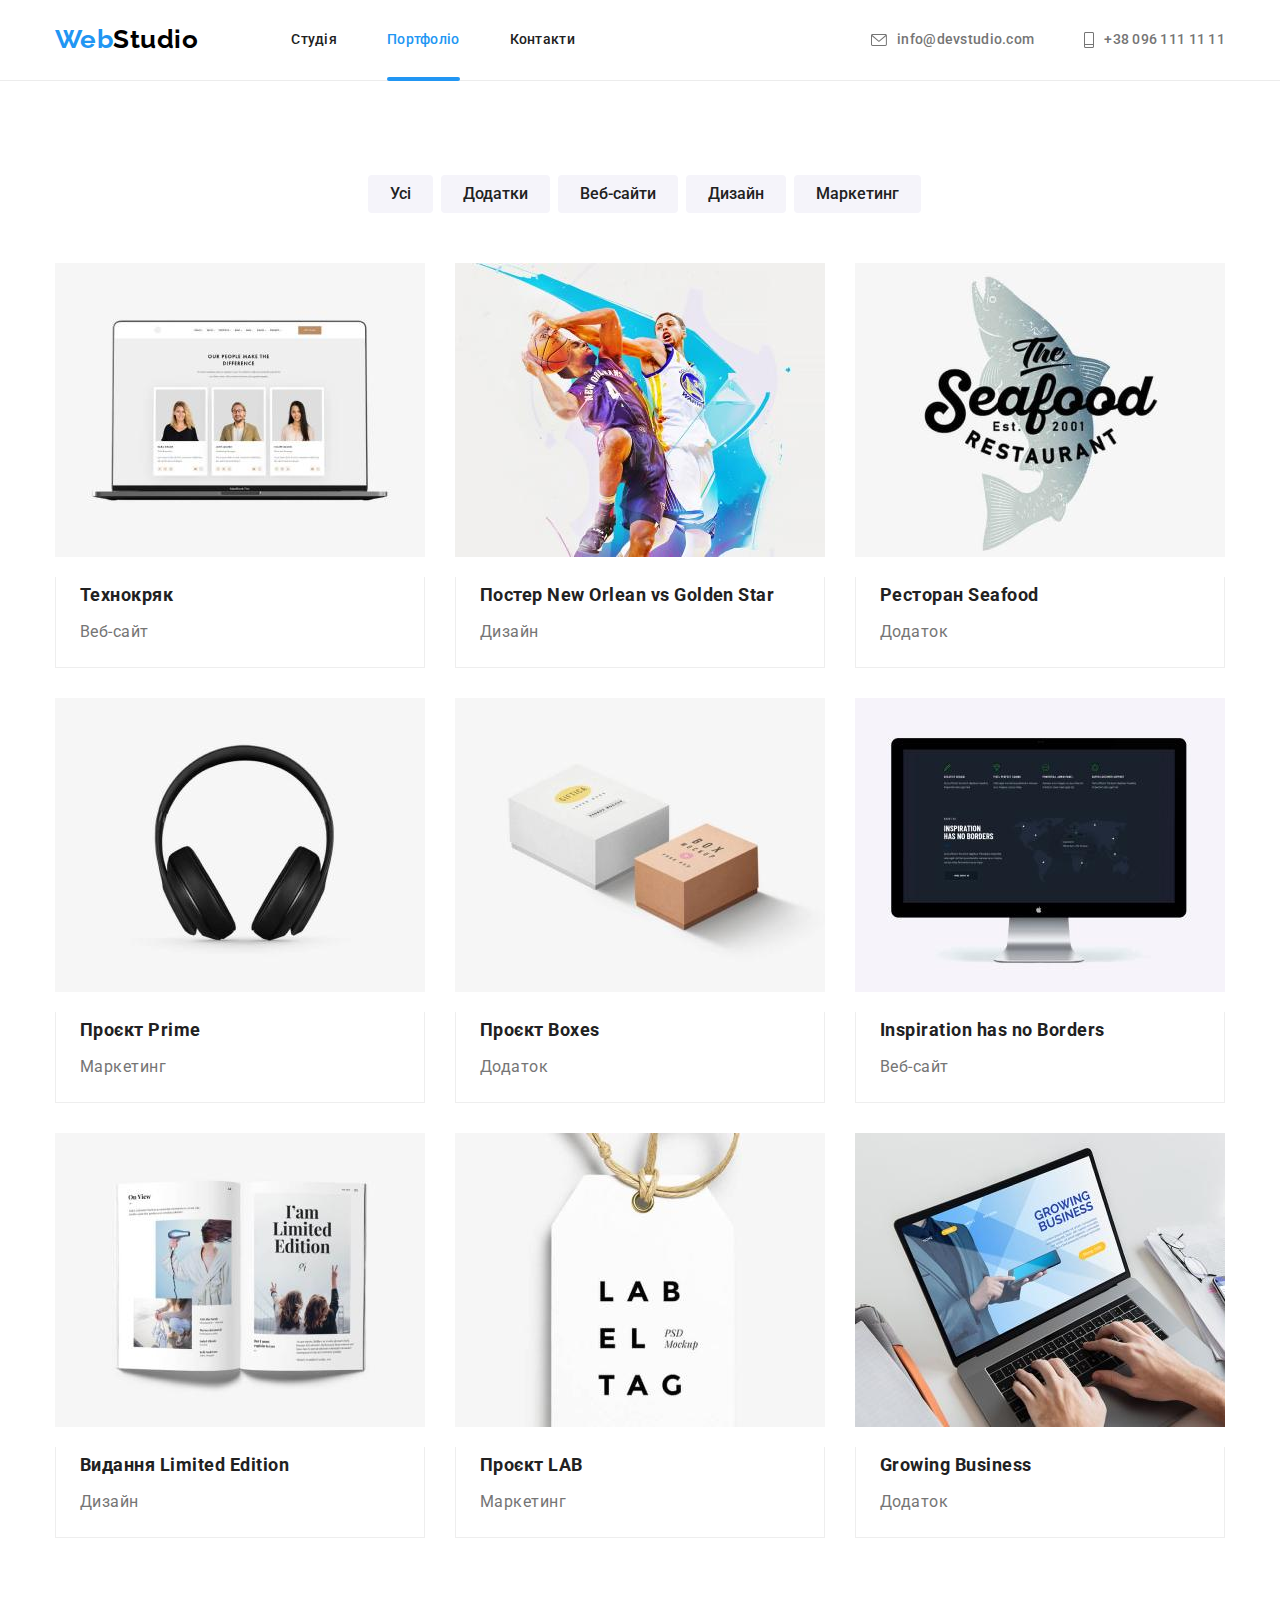
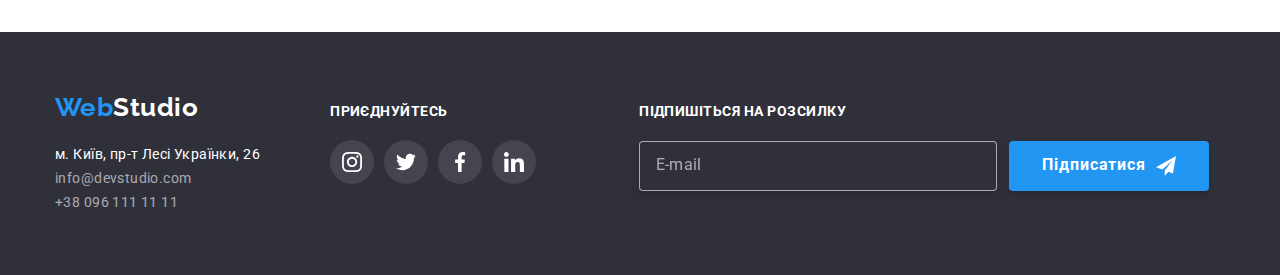
==== portfolio.html @ cd9a9d76 "Add files via upload" ====
<!DOCTYPE html>
<html lang="uk">
<head><meta charset="UTF-8">
    <meta http-equiv="X-UA-Compatible" content="IE=edge">
    <meta name="viewport" content="width=device-width, initial-scale=1.0">
    <title>Document</title>
    <link rel="preconnect" href="https://fonts.googleapis.com">
    <link rel="preconnect" href="https://fonts.gstatic.com" crossorigin>
    <link href="https://fonts.googleapis.com/css2?family=Oleo+Script&family=Raleway:wght@700&family=Roboto:wght@400;500;700;900&display=swap" rel="stylesheet">
    <link rel="stylesheet" href="https://cdnjs.cloudflare.com/ajax/libs/modern-normalize/1.1.0/modern-normalize.min.css">
    <link rel="stylesheet" href="./css/styles.css">
</head>
<body class="body">
    <header class="header">
        <div class="container main-nav">
         <nav class="nav"> 
             <a href="./index.html" lang="en" class="logo"><span class="logo-web">Web</span><span class="logo-studio primary">Studio</span></a>
              <ul class="site-nav list">
                <li class="item"><a href="./index.html" class="link ">Студія</a></li>
                <li class="item"> <a href="./portfolio.html" class="link current">Портфоліо</a></li>
                <li class="item"> <a href="" class="link">Контакти</a></li>
              </ul>
             </nav>
             <ul class="contact-nav list ">
                 <li class="item">
                     <a href="mailto:info@devstudio.com" class="link">
                        <svg class="email-svg " width="16px" height="12px">
                            <use href="./images/icons.svg#icon-envelope-1"></use>
                          </svg>
                        info@devstudio.com</a>
                    </li>
                 <li class="item"> 
                    
                    <a class="link" href="tel:+380961111111" >
                       <svg class="email-svg"width="10px" height="16px">
                            <use class="svg-tel"href="./images/icons.svg#icon-tel-1"></use>
                          </svg>
                          +38 096 111 11 11 </a>
                </li>
             </ul>
            
         </div>
    </header>
    <main>
        <section class="section">
            <!--Фільтр-->
            <div class="container">
            <h1 hidden class="section-title">Меню</h1>
            <ul class="button-list">
                <li> <button type="button" class="button secondary">Усі</button></li>
                <li> <button type="button" class="button secondary">Додатки</button></li>
                <li> <button type="button" class="button secondary">Веб-сайти</button></li>
                <li> <button type="button" class="button secondary">Дизайн</button></li>
                <li> <button type="button" class="button secondary">Маркетинг</button></li>
            </ul>
            </div>
            <!--Основна секція-->
            <div class="container">
                <div class="flex-container">
                  <ul class="feature-list pic-set">
                  <li class="pic-item portfolio">
                <a href="" class="link-card"> 
                   <div class="portfolio-card"> 
                  <img
                    src="images/img (9).jpg"
                    alt="Фото ноутбука з головною сторінкою сайту "
                    width="370"
                    height="294"
                    >
                    <div class="portfolio-overlay">
                      <p class="description-card">Ресурс пропонує комплексні пропозиції з різним рівнем функціоналу та сервісів. Все це дозволить відвідувачу отримати вичерпні відомості про компанію чи приватну особу.</p>
                    </div>
                  </div>
                    <div class="portfolio-name">
                    <h2 class="portfolio-titles">Технокряк</h2>
                    <p class="text">Веб-сайт</p>
                    </div>
                </a>
                 </li>
            <li class="pic-item portfolio">
                <a href="" class="link-card">
                  <div class="portfolio-card"> 
                    <img
                    src="images/img (1) (1).jpg"
                    alt="Фото постера"
                    width="370"
                    height="294"
                    >
                    <div class="portfolio-overlay">
                      <p class="description-card">Ресурс пропонує комплексні пропозиції з різним рівнем функціоналу та сервісів. Все це дозволить відвідувачу отримати вичерпні відомості про компанію чи приватну особу.</p>
                    </div>
                  </div>
                     <div class="portfolio-name">
                    <h2 class="portfolio-titles">Постер New Orlean vs Golden Star</h2>
                    <p class="text">Дизайн</p>
                    </div>
                    
                </a>
             </li>
            <li class="pic-item portfolio">
                <a href="" class="link-card">
                  <div class="portfolio-card"> 
                    <img
                    src="images/img (2) (1).jpg"
                    alt="Фото логотипу ресторану "
                    width="370"
                    height="294"
                    >
                    <div class="portfolio-overlay">
                      <p class="description-card">Ресурс пропонує комплексні пропозиції з різним рівнем функціоналу та сервісів. Все це дозволить відвідувачу отримати вичерпні відомості про компанію чи приватну особу.</p>
                    </div>
                    </div>
                     <div class="portfolio-name">
                    <h2 class="portfolio-titles">Ресторан Seafood</h2>
                    <p class="text">Додаток</p>
                    </div>
                   
                 </a>
               
            </li>
            <li class="pic-item portfolio">
                <a href="" class="link-card">
                  <div class="portfolio-card"> 
                  <img
                    src="images/img (3) (1).jpg"
                    alt="Фото навушники "
                    width="370"
                    height="294"
                    >
                    <div class="portfolio-overlay">
                      <p class="description-card">Ресурс пропонує комплексні пропозиції з різним рівнем функціоналу та сервісів. Все це дозволить відвідувачу отримати вичерпні відомості про компанію чи приватну особу.</p>
                    </div>
                    </div> 
                     <div class="portfolio-name">
                    <h2 class="portfolio-titles">Проєкт Prime</h2>
                    <p class="text">Маркетинг</p>
                    </div>
                  
                </a>
            </li>
            <li class="pic-item portfolio">
                <a href="" class="link-card">
                  <div class="portfolio-card"> 
                    <img
                    src="images/img (4) (1).jpg"
                    alt="Фото коробок "
                    width="370"
                    height="294"
                    >
                    <div class="portfolio-overlay">
                      <p class="description-card">Ресурс пропонує комплексні пропозиції з різним рівнем функціоналу та сервісів. Все це дозволить відвідувачу отримати вичерпні відомості про компанію чи приватну особу.</p>
                    </div> 
                  </div>
                     <div class="portfolio-name">
                    <h2 class="portfolio-titles">Проєкт Boxes</h2>
                    <p class="text">Додаток</p>
                    </div>
                  
                </a>
               </li>
             <li class="pic-item portfolio">
             <a href="" class="link-card">
              <div class="portfolio-card"> 
               <img
                src="images/img (5) (1).jpg"
                alt="Фото монітору комп'ютера "
                width="370"
                height="294"
                >
                <div class="portfolio-overlay">
                  <p class="description-card">Ресурс пропонує комплексні пропозиції з різним рівнем функціоналу та сервісів. Все це дозволить відвідувачу отримати вичерпні відомості про компанію чи приватну особу.</p>
                </div> 
              </div>
                 <div class="portfolio-name">
                <h2 class="portfolio-titles">Inspiration has no Borders</h2>
                 <p class="text">Веб-сайт</p>
                 </div>
                </a>
               </li>
            <li class="pic-item portfolio">
                <a href="" class="link-card">
                 <div class="portfolio-card"> 
                    <img
                    src="images/img (6) (1).jpg"
                    alt="Фото розгорнутого журналу"
                    width="370"
                    height="294"
                    >
                    <div class="portfolio-overlay">
                      <p class="description-card">Ресурс пропонує комплексні пропозиції з різним рівнем функціоналу та сервісів. Все це дозволить відвідувачу отримати вичерпні відомості про компанію чи приватну особу.</p>
                    </div> 
                  </div>
                     <div class="portfolio-name">
                    <h2 class="portfolio-titles">Видання Limited Edition</h2>
                    <p class="text">Дизайн</p>
                    </div>
                  
                </a>
               </li>
            <li class="pic-item portfolio">
                <a href="" class="link-card">
              <div class="portfolio-card"> 
                    <img
                    src="images/img (7) (1).jpg"
                    alt="Фото фірмової бірки"
                    width="370"
                    height="294"
                    >
                    <div class="portfolio-overlay">
                      <p class="description-card">Ресурс пропонує комплексні пропозиції з різним рівнем функціоналу та сервісів. Все це дозволить відвідувачу отримати вичерпні відомості про компанію чи приватну особу.</p>
                    </div> 
                  </div>
                     <div class="portfolio-name">
                    <h2 class="portfolio-titles">Проєкт LAB</h2>
                    <p class="text">Маркетинг</p>
                    </div>
                  
                 </a>
              </li>	
            <li class="pic-item portfolio">
                <a href="" class="link-card">
                  <div class="portfolio-card"> 
                    <img
                    src="images/img (8) (1).jpg"
                    alt="Фото взаємодії людини з комп'ютером"
                    width="370"
                    height="294"
                    >
                    <div class="portfolio-overlay">
                      <p class="description-card">Ресурс пропонує комплексні пропозиції з різним рівнем функціоналу та сервісів. Все це дозволить відвідувачу отримати вичерпні відомості про компанію чи приватну особу.</p>
                    </div> 
                  </div>
                     <div class="portfolio-name">
                    <h2 class="portfolio-titles">Growing Business</h2>
                    <p class="text">Додаток</p>
                    </div> 
                  
                </a>
               </li>
        </ul>
        </div>
        </section>
    </main>
    <footer class="footer">
      <div class="container footer-info">
          <div>
      <a href="./index.html" lang="en" class="logo"><span class="logo-web">Web</span><span class="logo-studio secondary">Studio</span></a>
      <address>
          <ul class="footer-nav list">
              <li class="contact adress"><a href="https://www.google.com/maps/dir//Lesi+Ukrainky+Blvd,+26,+Kyiv,+02000/@50.4265807,30.5361971,17z/data=!4m17!1m7!3m6!1s0x40d4cf0e033ecbe9:0x57a4dffefec77da0!2sLesi+Ukrainky+Blvd,+26,+Kyiv,+02000!3b1!8m2!3d50.4265807!4d30.5383858!4m8!1m0!1m5!1m1!1s0x40d4cf0e033ecbe9:0x57a4dffefec77da0!2m2!1d30.5383858!2d50.4265807!3e3" target="_blank"  rel="noopener noreferrer" class="adress">м. Київ, пр-т Лесі Українки, 26</a>
              </li>
              <li class="contact mail"><a href="mailto:info@devstudio.com" class="link">info@devstudio.com</a></li>
              <li class="contact "><a href="tel:+380961111111" class="link">+38 096 111 11 11</a></li>
              </ul>  
      </address>
          </div>

      <div class="footer-link">
          <h3 class="join">Приєднуйтесь</h3>
          <ul class="join-footer">
            <li>
              <a class="link-svg main-link" href="#" aria-label="instagram">
                <svg class="icon-symbol" width="20px" height="20px">
                  <use href="./images/icons.svg#icon-instagram-2-1"></use>
                </svg>
              </a>
            </li>
            <li>
              <a class="link-svg main-link" href="#" aria-label="twitter">
                <svg class="icon-symbol" width="20px" height="20px">
                  <use href="./images/icons.svg#icon-twitter-1-1"></use>
                </svg>
              </a>
            </li>
            <li>
              <a class="link-svg main-link" href="#" aria-label="facebook">
                <svg class="icon-symbol" width="20px" height="20px">
                  <use href="./images/icons.svg#icon-facebook-1-1"></use>
                </svg>
              </a>
            </li>
            <li>
              <a class="link-svg main-link" href="#" aria-label="linkedin">
                <svg class="icon-symbol" width="20px" height="20px">
                  <use href="./images/icons.svg#icon-linkedin-1-1"></use>
                </svg>
              </a>
            </li>
          </ul>
        </div>

        <form class="label-footer">
          <label for="inputEmail" class="join">Підпишіться на розсилку</label>
          <div class="subscribe">
            <input
              type="email"
              name="email"
              id="inputEmaill"
              placeholder="E-mail"
              class="input field-footer"
              required
            />
         
          <button class="button-footer">
            Підписатися
            <svg class="icon-footer" width="20px" height="20px">
              <use href="./images/icons.svg#icon-icon-send-1"></use>
            </svg>
          </button>
      </div>
   
  </form>

  </footer>
  
</body>
</html>
---- css/styles.css ----
:root {
  --primary-text-color: #212121;
  --accent-color: #2196f3;    
  --secondary-text-color: #757575;
  --primary-white-color: #ffffff;
  --logo-primary-color: #000000;
  --hero-background-color: #2f303a;
  --button-focus-color: #188ce8;
  --button-second-color: #f5f4fa;
  --body-background-color: #f5f5f5;
  --hero-background-color: #c4c4c4;

  /* flex параметри для сітки*/
  --items: 3;
  --indent: 30px;
}
/* flex pics set */
.pic-item {
  flex-basis: calc((100%- var(--indent) * (var(--items)-1)) / var(--items));
}
ul {
  list-style: none;
  padding: 0;
  margin: 0;
}
a {
  text-decoration: none;
  color: inherit;
}
h1,
h2,
h3,
h4,
h5,
h6 {
  margin: 0;
}
p {
  margin: 0;
}
address {
  font-style: normal;
}
button {
  font-family: inherit;
  padding: 0;
  margin: 0;
}
img {
  display: block;
  max-width: 100%;
  height: auto;
}

body {
  background-color: var(--primary-white-color);
  color: var(--primary-text-color);
  font-family: Roboto, sans-serif;
  letter-spacing: 0.03em;
}

.container {
  margin-left: auto;
  margin-right: auto;
  max-width: 1200px;
  padding: 0 15px;
  width: 100%;
}

.section {
  padding-top: 94px;
  padding-bottom: 94px;
  margin: 0px;
}

/* header */
.header {
  background-color: var(--primary-white-color);
  border-bottom: 1px solid rgba(236, 236, 236, 1);
}

/* Logo */
.logo {
  font-family: Raleway, sans-serif;
  font-weight: 700;
  font-size: 26px;
  line-height: 1.2;
  text-decoration: none;
}
.logo-web {
  color: var(--accent-color);
}

.logo-studio.primary {
  color: var(--logo-primary-color);
}
.logo-studio.secondary {
  color: var(--primary-white-color);
}

/* Nav */
.main-nav {
  display: flex;
  align-items: center;
}
.nav .link {
  transition-property: background-color;
  transition-duration: 250ms;
  transition-timing-function: cubic-bezier(0.4, 0, 0.2, 1);
}
.nav .link.current {
  position: relative;
}
.nav .link.current::after {
  position: absolute;
  content: "";
  width: 100%;
  height: 4px;
  border-radius: 2px;
  bottom: -1.5px;
  left: 0;
  background-color: var(--accent-color);
}
.nav .link:hover::after,
.nav .link:focus::after {
  width: 100%;
}

.nav .link:hover,
.nav .link:focus {
  color: var(--accent-color);
}
.nav {
  display: flex;
  align-items: center;
}
.site-nav {
  margin-left: 93px;
}
.site-nav .item {
  align-self: center;
}
.site-nav.list {
  display: flex;
}
.site-nav .item + .item {
  margin-left: 50px;
}

.site-nav .link {
  color: var(--primary-text-color);
  text-decoration: none;
  font-weight: 500;
  font-size: 14px;
  line-height: 1.14;
  letter-spacing: 0.02em;
  padding-top: 32px;
  padding-bottom: 32px;
  display: block;
}

.site-nav .link.current {
  color: var(--accent-color);
  padding-top: 32px;
  padding-bottom: 32px;
}

.contact-nav .link {
  color: var(--secondary-text-color);
  text-decoration: none;
  font-weight: 500;
  font-size: 14px;
  line-height: 1.14;
  letter-spacing: 0.02em;
  margin: 0px;
  padding-top: 32px;
  padding-bottom: 32px;
  display: block;
  transition-property: background-color;
  transition-duration: 250ms;
  transition-timing-function: cubic-bezier(0.4, 0, 0.2, 1);
}

.contact-nav .link:hover,
.contact-nav .link:focus {
  color: var(--accent-color);
}

.contact-nav {
  margin-bottom: 0px;
  display: flex;
  margin-left: auto;
}

.contact-nav .link {
  display: flex;
  justify-items: center;
}

.contact-nav .item + .item {
  margin-left: 50px;
}
.email-svg {
  justify-self: baseline;
  color: rgba(117, 117, 117, 1);
  background-color: rgba(255, 255, 255, 1);
  align-self: center;
  margin-right: 10px;
  text-align: center;
  justify-content: center;
}
.email-svg {
  fill: currentColor;
}
.contact-nav .link:hover .email-svg,
.contact-nav .link:focus .email-svg {
  fill: var(--accent-color);
}

/* hero */
.hero {
  text-align: center;
}
.hero-wrapper {
  max-width: 1600px;
  margin-left: auto;
  margin-right: auto;
  background: linear-gradient(rgba(47, 48, 58, 0.4), rgba(47, 48, 58, 0.4))
      no-repeat,
    url("../images/hero.jpg"), rgba(196, 196, 196, 1);
  background-size: cover cover;
  padding-top: 200px;
  padding-bottom: 210px;
}
.hero-title {
  color: var(--primary-white-color);
  font-weight: 900;
  font-size: 44px;
  line-height: 1.36;
  letter-spacing: 0.06em;
  text-transform: uppercase;
  text-align: center;
  margin-top: 0;
  margin-bottom: 30px;
}
.main-title {
  max-width: 700px;
  text-align: center;
  margin-left: auto;
  margin-right: auto;
}
/* button */
.button {
  border-radius: 4px;
  color: var(--primary-text-color);
  background-color: var(--primary-white-color);
  cursor: pointer;
  border: none;
}
.button.primary {
  padding: 10px 32px;
  min-width: 216px;
  color: var(--primary-white-color);
  background-color: var(--accent-color);
  font-weight: 700;
  font-size: 16px;
  line-height: 1.86;
  letter-spacing: 0.06em;
  text-align: center;
  transition-property: background-color;
  transition-duration: 250ms;
  transition-timing-function: cubic-bezier(0.4, 0, 0.2, 1);
}
.button.primary:hover,
.button.primary:focus {
  background: var(--button-focus-color);
}

.button.secondary {
  display: inline-block;
  min-height: 38px;
  padding: 6px 22px;
  color: var(--primary-text-color);
  background-color: rgba(245, 244, 250, 1);
  border-radius: 4px;
  font-weight: 500;
  font-size: 16px;
  line-height: 1.6;
  padding: 6px 22px;
  display: inline-block;
  min-height: 38px;
  text-align: center;
  border-color: transparent;
  margin-left: 8px;
  transition-property: background-color, border-color, box-shadow;
  transition-duration: 250ms;
  transition-timing-function: cubic-bezier(0.4, 0, 0.2, 1);
}
.button.secondary:hover,
.button.secondary:focus {
  color: #ffffff;
  background-color: rgba(33, 150, 243, 1);
  border-color: rgba(33, 150, 243, 1);
  box-shadow: 0px 3px 1px rgba(0, 0, 0, 0.1), 0px 1px 2px rgba(0, 0, 0, 0.08),
    0px 2px 2px rgba(0, 0, 0, 0.12);
  border-radius: 4px;
}
.button-list {
  letter-spacing: 0.03em;
  border-radius: 4px;
  margin-bottom: 50px;
  text-align: center;
  display: flex;
  justify-content: center;
}

/* sections */
.section-title {
  font-weight: 700;
  font-size: 36px;
  line-height: 1.17;
  text-align: center;

  margin-bottom: 50px;
  margin-right: 30px;
}

.icon {
  display: flex;
  width: 270px;
  height: 120px;
  background-color: rgba(245, 244, 250, 1);
  margin-bottom: 30px;
  margin-top: 30px;
  margin-right: 30px;
  justify-content: center;
  align-self: center;
  padding-top: 30px;
}

/* feature переваги */
.feature-list .subtitle {
  color: var(--primary-text-color);
  font-weight: 700;
  font-size: 14px;
  line-height: 1.14;
}
.feature-list p {
  margin-top: 10px;
}

.feature-list {
  display: flex;
}
.feature-list .text-p {
  color: var(--secondary-text-color);
  font-weight: 400;
  font-size: 14px;
  line-height: 1.7;
}

/* activity друга секція 
 підставлена сітка*/
.section-activity {
  padding-bottom: 94px;
}

.subtitle-activity {
  font-weight: 700;
  font-size: 14px;
  line-height: 1.14;
  color: var(--primary-white-color);
}
.pic-item.activity {
  position: relative;
}

.activity-overlay {
  position: absolute;
  bottom: 0;
  left: 0;
  height: 100%;
  width: 100%;
  background-color: rgba(47, 48, 58, 0.8);
  display: flex;
  justify-content: center;
  padding-top: 27px;
  padding-bottom: 27px;
  height: auto;
}

.subtitle-activity {
  color: rgba(255, 255, 255, 1);
  display: flex;
  justify-content: center;
  width: 100%;
  height: 16px;
  font-weight: 700;
  font-size: 14px;
  line-height: 1.14px;
  text-align: center;
  letter-spacing: 0.03em;
  text-transform: uppercase;
  align-items: center;
  /* margin-top: 27px;
margin-bottom: 27px; */
}
/* команда третя секція */
.section-positions {
  background-color: rgba(245, 244, 250, 1);
  padding-top: 94px;
  padding-bottom: 94px;
}
.subtitle {
  font-weight: 500;
  font-size: 16px;
  line-height: 1.19;
  margin-bottom: 10px;
}

.position {
  font-weight: 400;
  font-size: 16px;
  line-height: 1.19;
  margin-bottom: 0px;
  color: rgba(117, 117, 117, 1);
}

.team-card {
  background-color: var(--primary-white-color);
  box-sizing: border-box;
  margin-bottom: 0px;
  box-shadow: 0px 1px 3px rgba(0, 0, 0, 0.12), 0px 1px 1px rgba(0, 0, 0, 0.14),
    0px 2px 1px rgba(0, 0, 0, 0.2);
  border-radius: 0px 0px 4px 4px;
}
.name-card {
  /* height: 107px; */
  text-align: center;
  margin-top: 30px;
  margin-bottom: 16px;
}
.work-list > .item {
  background-color: #f5f4fa;
  padding-top: 50px;

  margin-left: 30px;
}

.link-svg {
  width: 44px;
  height: 44px;
  border-radius: 50%;
  color: rgba(175, 177, 184, 1);
  background-color: rgba(255, 255, 255, 1);
  display: flex;
  justify-content: center;
  align-items: center;
  margin-bottom: 30px;
  transition-property: background-color;
  transition-duration: 250ms;
  transition-timing-function: cubic-bezier(0.4, 0, 0.2, 1);
}

.link-svg:hover,
.link-svg:focus {
  background-color: rgba(33, 150, 243, 1);
  color: rgba(255, 255, 255, 1);
}
.icon-symbol {
  fill: currentColor;
}
.social-links {
  display: flex;
  justify-content: center;
  align-items: center;
  gap: 10px;
}

/* четверта секція Постійні клієнти */

.clients {
  display: flex;
  justify-content: center;
  margin-top: 50px;
}

.company + .company {
  margin-left: 30px;
}

.link-company {
  width: 170px;
  height: 92px;
  border: 1px solid #afb1b8;
  border-radius: 4px;
  color: rgba(175, 177, 184, 1);
  background-color: var(--primary-white-color);
  display: flex;
  justify-content: center;
  align-items: center;
  transition-property: color;
  transition-duration: 250ms;
  transition-timing-function: cubic-bezier(0.4, 0, 0.2, 1);
}
.link-company:hover,
.link-company:focus {
  color: rgba(33, 150, 243, 1);
  background-color: var(--primary-white-color);
  border: 1px solid #2196f3;
  border-radius: 4px;
}

.icon-company {
  fill: currentColor;
}
.pic-set {
  display: flex;
  flex-wrap: wrap;
  gap: var(--indent);
}

.img.pic-item {
  --items: 4;
}
.pic-item .portfolio {
  --items: 9;
}


.pic-set {
  display: flex;
  flex-wrap: wrap;
  gap: var(--indent);
}

.img.pic-item {
  --items: 4;
}
.pic-item .portfolio {
  --items: 3;
}

/* portfolio */

.portfolio-name {
  border: 1px solid #eeeeee;
  border-top: 0;
  margin-top: 20px;
}

.flex-container {
  display: flex;
  flex-wrap: wrap;
  width: 1200px;
}
.portfolio-titles {
  font-weight: 700;
  font-size: 18px;
  line-height: 2;
  margin-top: 20px;
  margin-left: 24px;
}
.portfolio-name .text {
  color: var(--secondary-text-color);
  font-size: 16px;
  line-height: 1.88;
  margin-bottom: 20px;
  margin-top: 4px;
  margin-left: 24px;
}

.link-card:hover,
.link-card:focus {
  border: 1px solid #eeeeee;
  box-shadow: 0px 1px 1px rgba(0, 0, 0, 0.12), 0px 4px 4px rgba(0, 0, 0, 0.06),
    1px 4px 6px rgba(0, 0, 0, 0.16);
}

.portfolio-card {
  position: relative;
  overflow: hidden;
}
.link-card{display: block;}
.link-card:hover .portfolio-overlay,
.link-card:focus .portfolio-overlay {
  transform: translateY(-100%);
}
/*           
          .pic-item:hover .portfolio-overlay,
          .pic-item:focus .portfolio-overlay {
            transform: translateY(-100%);
          } */
.portfolio-overlay {
  padding: 63px 24px;
  background-color: rgba(33, 150, 243, 0.9);
  position: absolute;
  height: 100%;
  width: 100%;
  transition: transform 250ms cubic-bezier(0.4, 0, 0.2, 1);
}
.description-card {
  color: rgba(255, 255, 255, 1);
  width: 322px;
  height: 168px;
  font-weight: 400;
  font-size: 18px;
  line-height: 1.56;
}
/* footer */
.footer {
  background-color: rgba(47, 48, 58, 1);
  margin-top: 0px;
  padding-top: 60px;
  padding-bottom: 60px;
}

.footer-nav .adress {
  color: var(--primary-white-color);
  text-decoration: none;
  transition-property: color;
  transition-duration: 250ms;
  transition-timing-function: cubic-bezier(0.4, 0, 0.2, 1);
}
.footer-nav .adress:hover,
.footer-nav .adress:focus {
  color: var(--accent-color);
}

.footer-nav .link {
  color: rgba(255, 255, 255, 0.6);
  text-decoration: none;
  transition-property: color;
  transition-duration: 250ms;
  transition-timing-function: cubic-bezier(0.4, 0, 0.2, 1);
}
.footer-nav .link:hover,
.footer-nav .link:focus {
  color: var(--accent-color);
}
.footer-nav.list {
  font-family: "Roboto", sans-serif;
  font-style: normal;
  font-weight: 400;
  font-size: 14px;
  line-height: 1.71;
  letter-spacing: 0.03em;
  padding-left: 0;
  padding-top: 20px;
}
.contact .adress {
  margin-bottom: 9px;
}
.contact .mail {
  margin-bottom: 9px;
}
.footer .logo {
  margin-bottom: 20px;
}

.join {
  text-transform: uppercase;
  color: rgba(255, 255, 255, 1);
  margin-bottom: 20px;
  font-weight: 700;
  font-size: 14px;
  line-height: 1.14;
}
.join-footer {
  display: flex;
}
.footer-info {
  display: flex;
  align-items: baseline;
}
.main-link {
  color: rgba(255, 255, 255, 1);
  background-color: rgba(255, 255, 255, 0.1);
  margin-right: 10px;
}
.footer-link {
  margin-left: 70px;
  color: rgba(255, 255, 255, 0.6);
  text-decoration: none;
}
/* backdrop modal window */
.backdrop {
  position: fixed;
  width: 100%;
  height: 100%;
  top: 0;
  left: 0;
  right: 0;
  bottom: 0;
  background-color: rgba(0, 0, 0, 0.2);
  overflow-y: auto;
  overflow-x: hidden;
  z-index: 10;
  transition: visibility 250ms cubic-bezier(0.4, 0, 0.2, 1),
    opacity 250ms cubic-bezier(0.4, 0, 0.2, 1);
}
.backdrop.is-hidden {
  visibility: hidden;
  opacity: 0;
  pointer-events: none;
}
.modal {
  min-height: 100vh;
  display: flex;
  justify-content: center;
  align-items: center;
  position: sticky;
  width: 100%;
}

.modal-body {
  position: relative;
  width: 528px;
  /* height: 581px; */
  padding: 40px;
  background: rgba(255, 255, 255, 1);
  box-shadow: 0px 1px 3px rgba(0, 0, 0, 0.12), 0px 1px 1px rgba(0, 0, 0, 0.14),
    0px 2px 1px rgba(0, 0, 0, 0.2);
  border-radius: 4px;
}

.close-button {
  position: absolute;
  top: 8px;
  right: 8px;
  display: flex;
  align-items: center;
  justify-content: center;

  width: 30px;
  height: 30px;
  border-radius: 50%;
  background: #ffffff;
  border: 1px solid rgba(0, 0, 0, 0.1);
  cursor: pointer;
}
.close {
  transition: fill 250ms cubic-bezier(0.4, 0, 0.2, 1);
}
.close-button:hover .close,
.close-button:focus .close {
  fill: var(--accent-color);
}
/* form */
.form {
  display: block;
  margin-top: 0em;
}

.form-title {
  margin-bottom: 12px;
  font-weight: 700;
  font-size: 20px;
  line-height: 1, 15;
  text-align: center;
  letter-spacing: 0.03em;

  color: #212121;
}

.label {
  display: block;
  padding-bottom: 4px;
  font-size: 12px;
  line-height: 1, 17px;
  letter-spacing: 0.01em;
  text-align: left;

  color: #757575;
}

.input-wrapper {
  position: relative;
  margin-bottom: 10px;
}

.input-icon {
  position: absolute;
  left: 12px;
  top: 50%;
  transform: translateY(-50%);
}

.input {
  width: 100%;
  height: 40px;
  padding: 12px 16px;

  background: #ffffff;
  border: 1px solid rgba(33, 33, 33, 0.2);
  border-radius: 4px;

  outline: none;
  font-size: 12px;
  line-height: 1, 17px;
  letter-spacing: 0.01em;

  color: #212121;
  transition: border-color 250ms cubic-bezier(0.4, 0, 0.2, 1);
}

.input-icon {
  transition: fill 250ms cubic-bezier(0.4, 0, 0.2, 1);
}

.input:focus {
  border-color: rgba(33, 150, 243, 1);
}

.input:focus + .input-icon {
  fill: rgba(33, 150, 243, 1);
}

.input::placeholder {
  font-weight: 400;
  font-size: 12px;
  line-height: 14px;
  letter-spacing: 0.01em;
  color: rgba(117, 117, 117, 0.5)
}

.textarea {
  width: 100%;
  height: 120px;
  resize: none;
  margin-bottom: 20px;
}

.field {
  padding-left: 45px;
}

.check-label {
  position: relative;
  display: flex;
  justify-content: center;
  align-items: center;
  margin-bottom: 20px;
  font-weight: 400;
  font-size: 14px;
  line-height: 1.71;
  letter-spacing: 0.03em;
  color: rgba(117, 117, 117, 1);
}
.check-wrapp {
  display: block;
  width: 16px;
  height: 15px;
  border: 2px solid rgba(33, 33, 33, 1);
  border-radius: 2px;
  margin-right: 9px;
}
.check-icon { 
  opacity: 0;
}

.input-check {
  position: absolute;
  left: 0;
  bottom: 0;
  height: 0;
  width: 0;
  opacity: 0;
}

.input-check:checked + .check-wrapp {
  border: none;
  background-color: var(--accent-color);
}

.input-check:checked + .check-wrapp .check-icon {
  opacity: 1;
}

.check-link {
  margin-left: 9px;
  color: var(--accent-color);
  text-decoration: underline;
}

.form-button {
  display: flex;
  margin: 0 auto;
  width: 200px;
  height: 50px;
  left: 700px;
  top: 712px;
  justify-content: center;
  cursor: pointer;
  letter-spacing: 0.06em;
  font-weight: 700;
  font-size: 16px;
  line-height: 1.88;
  border-color: transparent;
  padding: 10px 32px;
  background: var(--accent-color);
  color: var(--primary-white-color);
  box-shadow: 0px 4px 4px rgba(0, 0, 0, 0.15);
  border-radius: 4px;
  transition: background-color 250ms cubic-bezier(0.4, 0, 0.2, 1),
    color 250ms cubic-bezier(0.4, 0, 0.2, 1),
    box-shadow 250ms cubic-bezier(0.4, 0, 0.2, 1);
}
.form-button:hover,
.form-button:focus {
  color: #ffffff;
  background-color: rgba(24, 140, 232, 1);
  box-shadow: 0px 4px 4px rgba(0, 0, 0, 0.15);
  border-radius: 4px;
}

.label-footer {
  display: block;
  margin-left: 93px;
}

.field-footer {
  width: 358px;
  height: 50px;
  background: rgba(47, 48, 58, 1);
  border: 1px solid rgba(255, 255, 255, 0.6);
  filter: drop-shadow(0px 4px 4px rgba(0, 0, 0, 0.15));
  border-radius: 4px;
  color: rgba(255, 255, 255, 0.6);
}
.input.field-footer::placeholder{color:rgba(255, 255, 255, 0.6) ;
  font-weight: 400;
  font-size: 16px;
  line-height: 20px;}


.button-footer {
  width: 200px;
  height: 50px;

  background: #2196f3;
  box-shadow: 0px 4px 4px rgba(0, 0, 0, 0.15);
  border-radius: 4px;

  color: #ffffff;
  font-weight: 700;
  font-size: 16px;
  line-height: 1, 88;
  display: flex;
  align-items: center;
  text-align: center;
  letter-spacing: 0.06em;

  padding: 10px 28px;
  margin-left: 12px;
  justify-content: center;

  border-style: none;
  
}
.button-footer:hover{ background-color: rgba(24, 140, 232, 1);}

.icon-footer {
  margin-left: 10px;
}
.subscribe {
  display: flex;
  margin-top: 20px;
  margin-bottom: auto;
}
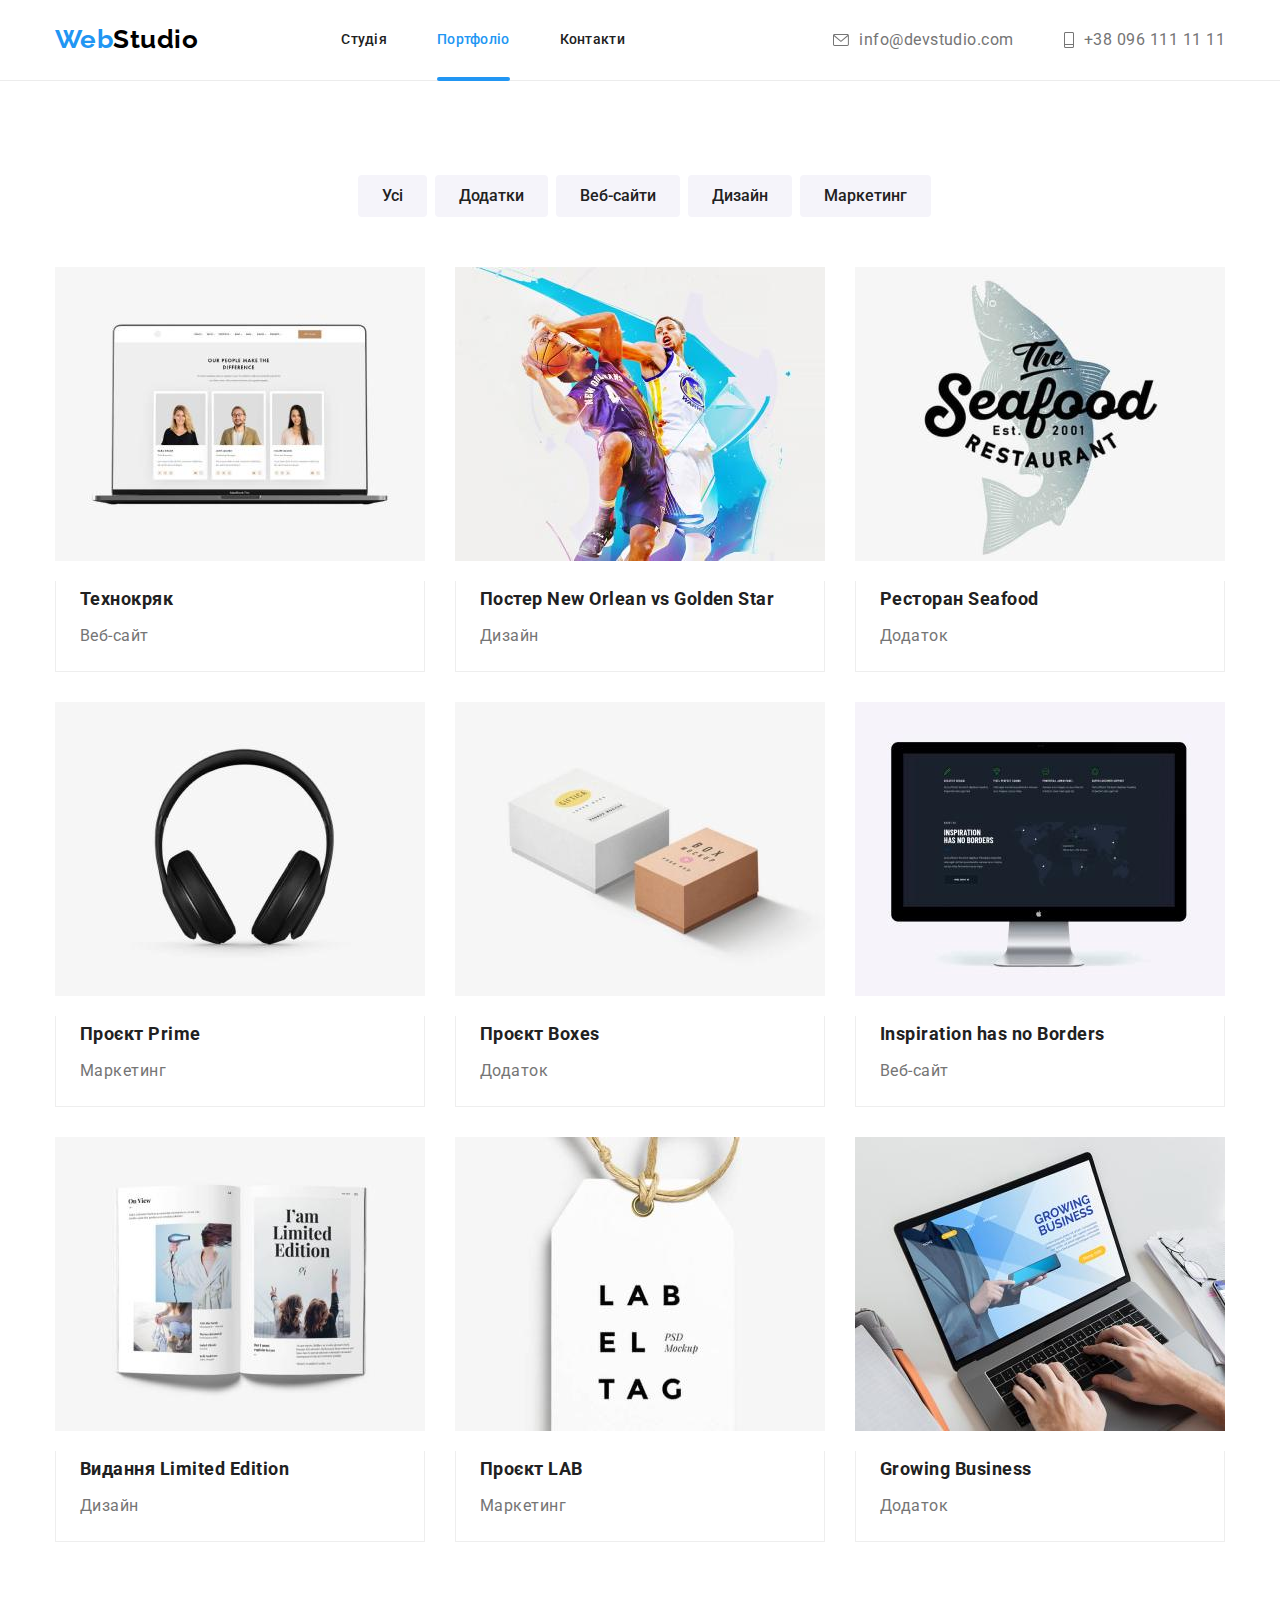
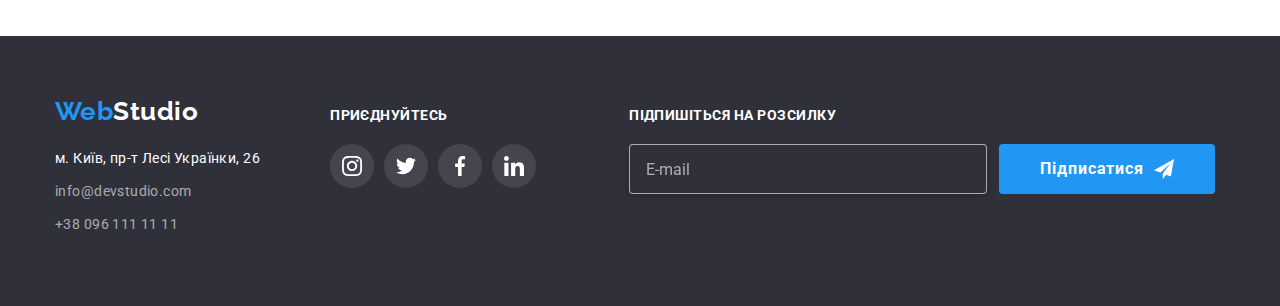
==== commit fa4947fb: "додає БЕМ" ====
--- a/portfolio.html
+++ b/portfolio.html
@@ -11,228 +11,229 @@
     <link rel="stylesheet" href="./css/styles.css">
 </head>
 <body class="body">
-    <header class="header">
-        <div class="container main-nav">
-         <nav class="nav"> 
-             <a href="./index.html" lang="en" class="logo"><span class="logo-web">Web</span><span class="logo-studio primary">Studio</span></a>
-              <ul class="site-nav list">
-                <li class="item"><a href="./index.html" class="link ">Студія</a></li>
-                <li class="item"> <a href="./portfolio.html" class="link current">Портфоліо</a></li>
-                <li class="item"> <a href="" class="link">Контакти</a></li>
-              </ul>
-             </nav>
-             <ul class="contact-nav list ">
-                 <li class="item">
-                     <a href="mailto:info@devstudio.com" class="link">
-                        <svg class="email-svg " width="16px" height="12px">
-                            <use href="./images/icons.svg#icon-envelope-1"></use>
-                          </svg>
-                        info@devstudio.com</a>
-                    </li>
-                 <li class="item"> 
-                    
-                    <a class="link" href="tel:+380961111111" >
-                       <svg class="email-svg"width="10px" height="16px">
-                            <use class="svg-tel"href="./images/icons.svg#icon-tel-1"></use>
-                          </svg>
-                          +38 096 111 11 11 </a>
+  <header class="header">
+    <div class="container header__container">
+     <nav class="nav"> 
+         <a href="./index.html" lang="en" class="logo">Web<span class="logo--black">Studio</span></a>
+        
+          <ul class="site-nav">
+            <li class="site-nav__item"><a href="./index.html" class="site-nav__link ">Студія</a></li>
+            <li class="site-nav__item"> <a href="./portfolio.html" class="site-nav__link current">Портфоліо</a></li>
+            <li class="site-nav__item"> <a href="" class="site-nav__link">Контакти</a></li>
+          </ul>
+         </nav>
+         <ul class="site-nav contact-nav ">
+             <li class="site-nav__item">
+                 <a href="mailto:info@devstudio.com" class="contact-nav__link">
+                    <svg class="contact-nav__svg " width="16px" height="12px">
+                        <use href="./images/icons.svg#icon-envelope-1"></use>
+                      </svg>
+                    info@devstudio.com</a>
                 </li>
-             </ul>
-            
-         </div>
-    </header>
+             <li class="site-nav__item"> 
+                
+                <a class="contact-nav__link" href="tel:+380961111111" >
+                   <svg class="contact-nav__svg"width="10px" height="16px">
+                        <use href="./images/icons.svg#icon-tel-1"></use>
+                      </svg>
+                      +38 096 111 11 11 </a>
+            </li>
+         </ul> 
+     </div>
+</header>
+
     <main>
         <section class="section">
             <!--Фільтр-->
             <div class="container">
-            <h1 hidden class="section-title">Меню</h1>
+            <h1 hidden class="section__title">Меню</h1>
             <ul class="button-list">
-                <li> <button type="button" class="button secondary">Усі</button></li>
-                <li> <button type="button" class="button secondary">Додатки</button></li>
-                <li> <button type="button" class="button secondary">Веб-сайти</button></li>
-                <li> <button type="button" class="button secondary">Дизайн</button></li>
-                <li> <button type="button" class="button secondary">Маркетинг</button></li>
+                <li> <button type="button" class="button-secondary">Усі</button></li>
+                <li> <button type="button" class="button-secondary">Додатки</button></li>
+                <li> <button type="button" class="button-secondary">Веб-сайти</button></li>
+                <li> <button type="button" class="button-secondary">Дизайн</button></li>
+                <li> <button type="button" class="button-secondary">Маркетинг</button></li>
             </ul>
             </div>
             <!--Основна секція-->
             <div class="container">
                 <div class="flex-container">
-                  <ul class="feature-list pic-set">
+                  <ul class="pic-set">
                   <li class="pic-item portfolio">
-                <a href="" class="link-card"> 
-                   <div class="portfolio-card"> 
+                <a href="" class="portfolio__link-card"> 
+                   <div class="portfolio__card"> 
                   <img
                     src="images/img (9).jpg"
                     alt="Фото ноутбука з головною сторінкою сайту "
                     width="370"
                     height="294"
                     >
-                    <div class="portfolio-overlay">
-                      <p class="description-card">Ресурс пропонує комплексні пропозиції з різним рівнем функціоналу та сервісів. Все це дозволить відвідувачу отримати вичерпні відомості про компанію чи приватну особу.</p>
-                    </div>
-                  </div>
-                    <div class="portfolio-name">
-                    <h2 class="portfolio-titles">Технокряк</h2>
-                    <p class="text">Веб-сайт</p>
+                    <div class="portfolio__overlay">
+                      <p class="overlay__text">Ресурс пропонує комплексні пропозиції з різним рівнем функціоналу та сервісів. Все це дозволить відвідувачу отримати вичерпні відомості про компанію чи приватну особу.</p>
+                    </div>
+                  </div>
+                    <div class="portfolio__name">
+                    <h2 class="portfolio__titles">Технокряк</h2>
+                    <p class="portfolio__text">Веб-сайт</p>
                     </div>
                 </a>
                  </li>
             <li class="pic-item portfolio">
-                <a href="" class="link-card">
-                  <div class="portfolio-card"> 
+                <a href="" class="portfolio__link-card">
+                  <div class="portfolio__card"> 
                     <img
                     src="images/img (1) (1).jpg"
                     alt="Фото постера"
                     width="370"
                     height="294"
                     >
-                    <div class="portfolio-overlay">
-                      <p class="description-card">Ресурс пропонує комплексні пропозиції з різним рівнем функціоналу та сервісів. Все це дозволить відвідувачу отримати вичерпні відомості про компанію чи приватну особу.</p>
-                    </div>
-                  </div>
-                     <div class="portfolio-name">
-                    <h2 class="portfolio-titles">Постер New Orlean vs Golden Star</h2>
-                    <p class="text">Дизайн</p>
+                    <div class="portfolio__overlay">
+                      <p class="overlay__text">Ресурс пропонує комплексні пропозиції з різним рівнем функціоналу та сервісів. Все це дозволить відвідувачу отримати вичерпні відомості про компанію чи приватну особу.</p>
+                    </div>
+                  </div>
+                     <div class="portfolio__name">
+                    <h2 class="portfolio__titles">Постер New Orlean vs Golden Star</h2>
+                    <p class="portfolio__text">Дизайн</p>
                     </div>
                     
                 </a>
              </li>
             <li class="pic-item portfolio">
-                <a href="" class="link-card">
-                  <div class="portfolio-card"> 
+                <a href="" class="portfolio__link-card">
+                  <div class="portfolio__card"> 
                     <img
                     src="images/img (2) (1).jpg"
                     alt="Фото логотипу ресторану "
                     width="370"
                     height="294"
                     >
-                    <div class="portfolio-overlay">
-                      <p class="description-card">Ресурс пропонує комплексні пропозиції з різним рівнем функціоналу та сервісів. Все це дозволить відвідувачу отримати вичерпні відомості про компанію чи приватну особу.</p>
-                    </div>
-                    </div>
-                     <div class="portfolio-name">
-                    <h2 class="portfolio-titles">Ресторан Seafood</h2>
-                    <p class="text">Додаток</p>
+                    <div class="portfolio__overlay">
+                      <p class="overlay__text">Ресурс пропонує комплексні пропозиції з різним рівнем функціоналу та сервісів. Все це дозволить відвідувачу отримати вичерпні відомості про компанію чи приватну особу.</p>
+                    </div>
+                    </div>
+                     <div class="portfolio__name">
+                    <h2 class="portfolio__titles">Ресторан Seafood</h2>
+                    <p class="portfolio__text">Додаток</p>
                     </div>
                    
                  </a>
                
             </li>
             <li class="pic-item portfolio">
-                <a href="" class="link-card">
-                  <div class="portfolio-card"> 
+                <a href="" class="portfolio__link-card">
+                  <div class="portfolio__card"> 
                   <img
                     src="images/img (3) (1).jpg"
                     alt="Фото навушники "
                     width="370"
                     height="294"
                     >
-                    <div class="portfolio-overlay">
-                      <p class="description-card">Ресурс пропонує комплексні пропозиції з різним рівнем функціоналу та сервісів. Все це дозволить відвідувачу отримати вичерпні відомості про компанію чи приватну особу.</p>
-                    </div>
-                    </div> 
-                     <div class="portfolio-name">
-                    <h2 class="portfolio-titles">Проєкт Prime</h2>
-                    <p class="text">Маркетинг</p>
-                    </div>
-                  
-                </a>
-            </li>
-            <li class="pic-item portfolio">
-                <a href="" class="link-card">
-                  <div class="portfolio-card"> 
+                    <div class="portfolio__overlay">
+                      <p class="overlay__text">Ресурс пропонує комплексні пропозиції з різним рівнем функціоналу та сервісів. Все це дозволить відвідувачу отримати вичерпні відомості про компанію чи приватну особу.</p>
+                    </div>
+                    </div> 
+                     <div class="portfolio__name">
+                    <h2 class="portfolio__titles">Проєкт Prime</h2>
+                    <p class="portfolio__text">Маркетинг</p>
+                    </div>
+                  
+                </a>
+            </li>
+            <li class="pic-item portfolio">
+                <a href="" class="portfolio__link-card">
+                  <div class="portfolio__card"> 
                     <img
                     src="images/img (4) (1).jpg"
                     alt="Фото коробок "
                     width="370"
                     height="294"
                     >
-                    <div class="portfolio-overlay">
-                      <p class="description-card">Ресурс пропонує комплексні пропозиції з різним рівнем функціоналу та сервісів. Все це дозволить відвідувачу отримати вичерпні відомості про компанію чи приватну особу.</p>
-                    </div> 
-                  </div>
-                     <div class="portfolio-name">
-                    <h2 class="portfolio-titles">Проєкт Boxes</h2>
-                    <p class="text">Додаток</p>
+                    <div class="portfolio__overlay">
+                      <p class="overlay__text">Ресурс пропонує комплексні пропозиції з різним рівнем функціоналу та сервісів. Все це дозволить відвідувачу отримати вичерпні відомості про компанію чи приватну особу.</p>
+                    </div> 
+                  </div>
+                     <div class="portfolio__name">
+                    <h2 class="portfolio__titles">Проєкт Boxes</h2>
+                    <p class="portfolio__text">Додаток</p>
                     </div>
                   
                 </a>
                </li>
              <li class="pic-item portfolio">
-             <a href="" class="link-card">
-              <div class="portfolio-card"> 
+             <a href="" class="portfolio__link-card">
+              <div class="portfolio__card"> 
                <img
                 src="images/img (5) (1).jpg"
                 alt="Фото монітору комп'ютера "
                 width="370"
                 height="294"
                 >
-                <div class="portfolio-overlay">
-                  <p class="description-card">Ресурс пропонує комплексні пропозиції з різним рівнем функціоналу та сервісів. Все це дозволить відвідувачу отримати вичерпні відомості про компанію чи приватну особу.</p>
+                <div class="portfolio__overlay">
+                  <p class="overlay__text">Ресурс пропонує комплексні пропозиції з різним рівнем функціоналу та сервісів. Все це дозволить відвідувачу отримати вичерпні відомості про компанію чи приватну особу.</p>
                 </div> 
               </div>
-                 <div class="portfolio-name">
-                <h2 class="portfolio-titles">Inspiration has no Borders</h2>
-                 <p class="text">Веб-сайт</p>
+                 <div class="portfolio__name">
+                <h2 class="portfolio__titles">Inspiration has no Borders</h2>
+                 <p class="portfolio__text">Веб-сайт</p>
                  </div>
                 </a>
                </li>
             <li class="pic-item portfolio">
-                <a href="" class="link-card">
-                 <div class="portfolio-card"> 
+                <a href="" class="portfolio__link-card">
+                 <div class="portfolio__card"> 
                     <img
                     src="images/img (6) (1).jpg"
                     alt="Фото розгорнутого журналу"
                     width="370"
                     height="294"
                     >
-                    <div class="portfolio-overlay">
-                      <p class="description-card">Ресурс пропонує комплексні пропозиції з різним рівнем функціоналу та сервісів. Все це дозволить відвідувачу отримати вичерпні відомості про компанію чи приватну особу.</p>
-                    </div> 
-                  </div>
-                     <div class="portfolio-name">
-                    <h2 class="portfolio-titles">Видання Limited Edition</h2>
-                    <p class="text">Дизайн</p>
+                    <div class="portfolio__overlay">
+                      <p class="overlay__text">Ресурс пропонує комплексні пропозиції з різним рівнем функціоналу та сервісів. Все це дозволить відвідувачу отримати вичерпні відомості про компанію чи приватну особу.</p>
+                    </div> 
+                  </div>
+                     <div class="portfolio__name">
+                    <h2 class="portfolio__titles">Видання Limited Edition</h2>
+                    <p class="portfolio__text">Дизайн</p>
                     </div>
                   
                 </a>
                </li>
             <li class="pic-item portfolio">
-                <a href="" class="link-card">
-              <div class="portfolio-card"> 
+                <a href="" class="portfolio__link-card">
+              <div class="portfolio__card"> 
                     <img
                     src="images/img (7) (1).jpg"
                     alt="Фото фірмової бірки"
                     width="370"
                     height="294"
                     >
-                    <div class="portfolio-overlay">
-                      <p class="description-card">Ресурс пропонує комплексні пропозиції з різним рівнем функціоналу та сервісів. Все це дозволить відвідувачу отримати вичерпні відомості про компанію чи приватну особу.</p>
-                    </div> 
-                  </div>
-                     <div class="portfolio-name">
-                    <h2 class="portfolio-titles">Проєкт LAB</h2>
-                    <p class="text">Маркетинг</p>
+                    <div class="portfolio__overlay">
+                      <p class="overlay__text">Ресурс пропонує комплексні пропозиції з різним рівнем функціоналу та сервісів. Все це дозволить відвідувачу отримати вичерпні відомості про компанію чи приватну особу.</p>
+                    </div> 
+                  </div>
+                     <div class="portfolio__name">
+                    <h2 class="portfolio__titles">Проєкт LAB</h2>
+                    <p class="portfolio__text">Маркетинг</p>
                     </div>
                   
                  </a>
               </li>	
             <li class="pic-item portfolio">
-                <a href="" class="link-card">
-                  <div class="portfolio-card"> 
+                <a href="" class="portfolio__link-card">
+                  <div class="portfolio__card"> 
                     <img
                     src="images/img (8) (1).jpg"
                     alt="Фото взаємодії людини з комп'ютером"
                     width="370"
                     height="294"
                     >
-                    <div class="portfolio-overlay">
-                      <p class="description-card">Ресурс пропонує комплексні пропозиції з різним рівнем функціоналу та сервісів. Все це дозволить відвідувачу отримати вичерпні відомості про компанію чи приватну особу.</p>
-                    </div> 
-                  </div>
-                     <div class="portfolio-name">
-                    <h2 class="portfolio-titles">Growing Business</h2>
-                    <p class="text">Додаток</p>
+                    <div class="portfolio__overlay">
+                      <p class="overlay__text">Ресурс пропонує комплексні пропозиції з різним рівнем функціоналу та сервісів. Все це дозволить відвідувачу отримати вичерпні відомості про компанію чи приватну особу.</p>
+                    </div> 
+                  </div>
+                     <div class="portfolio__name">
+                    <h2 class="portfolio__titles">Growing Business</h2>
+                    <p class="portfolio__text">Додаток</p>
                     </div> 
                   
                 </a>
@@ -243,45 +244,46 @@
     </main>
     <footer class="footer">
       <div class="container footer-info">
-          <div>
-      <a href="./index.html" lang="en" class="logo"><span class="logo-web">Web</span><span class="logo-studio secondary">Studio</span></a>
-      <address>
-          <ul class="footer-nav list">
-              <li class="contact adress"><a href="https://www.google.com/maps/dir//Lesi+Ukrainky+Blvd,+26,+Kyiv,+02000/@50.4265807,30.5361971,17z/data=!4m17!1m7!3m6!1s0x40d4cf0e033ecbe9:0x57a4dffefec77da0!2sLesi+Ukrainky+Blvd,+26,+Kyiv,+02000!3b1!8m2!3d50.4265807!4d30.5383858!4m8!1m0!1m5!1m1!1s0x40d4cf0e033ecbe9:0x57a4dffefec77da0!2m2!1d30.5383858!2d50.4265807!3e3" target="_blank"  rel="noopener noreferrer" class="adress">м. Київ, пр-т Лесі Українки, 26</a>
+          <div >
+      <a href="./index.html" lang="en" class="footer__logo logo">Web<span class="footer__logo--white">Studio</span></a>
+      
+          <address class="footer-nav">
+            <ul class="footer-conctacts">
+              <li class="footer-contacts__list"><a href="https://www.google.com/maps/dir//Lesi+Ukrainky+Blvd,+26,+Kyiv,+02000/@50.4265807,30.5361971,17z/data=!4m17!1m7!3m6!1s0x40d4cf0e033ecbe9:0x57a4dffefec77da0!2sLesi+Ukrainky+Blvd,+26,+Kyiv,+02000!3b1!8m2!3d50.4265807!4d30.5383858!4m8!1m0!1m5!1m1!1s0x40d4cf0e033ecbe9:0x57a4dffefec77da0!2m2!1d30.5383858!2d50.4265807!3e3" target="_blank"  rel="noopener noreferrer" >м. Київ, пр-т Лесі Українки, 26</a>
               </li>
-              <li class="contact mail"><a href="mailto:info@devstudio.com" class="link">info@devstudio.com</a></li>
-              <li class="contact "><a href="tel:+380961111111" class="link">+38 096 111 11 11</a></li>
+              <li class="footer-contacts__list color"><a href="mailto:info@devstudio.com">info@devstudio.com</a></li>
+              <li class="footer-contacts__list color"><a href="tel:+380961111111">+38 096 111 11 11</a></li>
               </ul>  
-      </address>
+          </address>
           </div>
 
       <div class="footer-link">
-          <h3 class="join">Приєднуйтесь</h3>
-          <ul class="join-footer">
+          <h3 class="footer-link__subtitle">Приєднуйтесь</h3>
+          <ul class="social-links social-links__footer">
             <li>
-              <a class="link-svg main-link" href="#" aria-label="instagram">
-                <svg class="icon-symbol" width="20px" height="20px">
+              <a class="social-links__svg main-link" href="#" aria-label="instagram">
+                <svg  width="20px" height="20px">
                   <use href="./images/icons.svg#icon-instagram-2-1"></use>
                 </svg>
               </a>
             </li>
             <li>
-              <a class="link-svg main-link" href="#" aria-label="twitter">
-                <svg class="icon-symbol" width="20px" height="20px">
+              <a class="social-links__svg main-link" href="#" aria-label="twitter">
+                <svg  width="20px" height="20px">
                   <use href="./images/icons.svg#icon-twitter-1-1"></use>
                 </svg>
               </a>
             </li>
             <li>
-              <a class="link-svg main-link" href="#" aria-label="facebook">
-                <svg class="icon-symbol" width="20px" height="20px">
+              <a class="social-links__svg main-link" href="#" aria-label="facebook">
+                <svg  width="20px" height="20px">
                   <use href="./images/icons.svg#icon-facebook-1-1"></use>
                 </svg>
               </a>
             </li>
             <li>
-              <a class="link-svg main-link" href="#" aria-label="linkedin">
-                <svg class="icon-symbol" width="20px" height="20px">
+              <a class="social-links__svg main-link" href="#" aria-label="linkedin">
+                <svg  width="20px" height="20px">
                   <use href="./images/icons.svg#icon-linkedin-1-1"></use>
                 </svg>
               </a>
@@ -289,28 +291,27 @@
           </ul>
         </div>
 
-        <form class="label-footer">
-          <label for="inputEmail" class="join">Підпишіться на розсилку</label>
-          <div class="subscribe">
-            <input
-              type="email"
-              name="email"
-              id="inputEmaill"
-              placeholder="E-mail"
-              class="input field-footer"
-              required
-            />
-         
-          <button class="button-footer">
-            Підписатися
-            <svg class="icon-footer" width="20px" height="20px">
-              <use href="./images/icons.svg#icon-icon-send-1"></use>
-            </svg>
-          </button>
-      </div>
-   
-  </form>
+   <form class="form">
+      <label for="inputEmail" class="footer-link__subtitle">Підпишіться на розсилку</label>
+      <div class="subscribe">
+        <input
+          type="email"
+          name="email"
+          id="inputEmaill"
+          placeholder="E-mail"
+          class="input-footer"
+          required
+        />
+     
+      <button class="button-primary button-primary__input">
+        Підписатися
+        <svg class="form-button__icon" width="20px" height="20px">
+          <use href="./images/icons.svg#icon-icon-send-1"></use>
+        </svg>
+      </button>
+  </div>
 
+   </form>
   </footer>
   
 </body>
--- a/css/styles.css
+++ b/css/styles.css
@@ -70,7 +70,6 @@
 .section {
   padding-top: 94px;
   padding-bottom: 94px;
-  margin: 0px;
 }
 
 /* header */
@@ -86,32 +85,27 @@
   font-size: 26px;
   line-height: 1.2;
   text-decoration: none;
-}
-.logo-web {
   color: var(--accent-color);
 }
-
-.logo-studio.primary {
+.logo--black{
   color: var(--logo-primary-color);
 }
-.logo-studio.secondary {
+.footer__logo--white {
   color: var(--primary-white-color);
 }
 
 /* Nav */
-.main-nav {
-  display: flex;
-  align-items: center;
-}
-.nav .link {
-  transition-property: background-color;
-  transition-duration: 250ms;
-  transition-timing-function: cubic-bezier(0.4, 0, 0.2, 1);
-}
-.nav .link.current {
+.header__container{
+  display: flex;
+  align-items: center;
+}
+.site-nav__link.current {
   position: relative;
-}
-.nav .link.current::after {
+  color: var(--accent-color);
+  padding-top: 32px;
+  padding-bottom: 32px;
+}
+.site-nav__link.current::after {
   position: absolute;
   content: "";
   width: 100%;
@@ -121,13 +115,13 @@
   left: 0;
   background-color: var(--accent-color);
 }
-.nav .link:hover::after,
-.nav .link:focus::after {
-  width: 100%;
-}
-
-.nav .link:hover,
-.nav .link:focus {
+.site-nav__link:hover::after,
+.site-nav__link:focus::after {
+  width: 100%;
+}
+
+.site-nav__link:hover,
+.site-nav__link:focus {
   color: var(--accent-color);
 }
 .nav {
@@ -136,18 +130,18 @@
 }
 .site-nav {
   margin-left: 93px;
-}
-.site-nav .item {
+  display: flex;
+}
+.site-nav__item{
   align-self: center;
-}
-.site-nav.list {
-  display: flex;
-}
-.site-nav .item + .item {
   margin-left: 50px;
 }
 
-.site-nav .link {
+/* .site-nav__item + .site-nav__item {
+  margin-left: 50px;
+} */
+
+.site-nav__link{
   color: var(--primary-text-color);
   text-decoration: none;
   font-weight: 500;
@@ -157,32 +151,20 @@
   padding-top: 32px;
   padding-bottom: 32px;
   display: block;
-}
-
-.site-nav .link.current {
-  color: var(--accent-color);
-  padding-top: 32px;
-  padding-bottom: 32px;
-}
-
-.contact-nav .link {
-  color: var(--secondary-text-color);
-  text-decoration: none;
-  font-weight: 500;
-  font-size: 14px;
-  line-height: 1.14;
-  letter-spacing: 0.02em;
-  margin: 0px;
-  padding-top: 32px;
-  padding-bottom: 32px;
-  display: block;
   transition-property: background-color;
   transition-duration: 250ms;
   transition-timing-function: cubic-bezier(0.4, 0, 0.2, 1);
 }
 
-.contact-nav .link:hover,
-.contact-nav .link:focus {
+.contact-nav__link {
+  color: var(--secondary-text-color);
+  margin: 0px;
+  display: flex;
+  justify-items: center;
+}
+
+.contact-nav__link:hover,
+.contact-nav__link:focus {
   color: var(--accent-color);
 }
 
@@ -192,15 +174,7 @@
   margin-left: auto;
 }
 
-.contact-nav .link {
-  display: flex;
-  justify-items: center;
-}
-
-.contact-nav .item + .item {
-  margin-left: 50px;
-}
-.email-svg {
+.contact-nav__svg{
   justify-self: baseline;
   color: rgba(117, 117, 117, 1);
   background-color: rgba(255, 255, 255, 1);
@@ -208,12 +182,13 @@
   margin-right: 10px;
   text-align: center;
   justify-content: center;
-}
-.email-svg {
   fill: currentColor;
 }
-.contact-nav .link:hover .email-svg,
-.contact-nav .link:focus .email-svg {
+/* .contact-nav__svg {
+  fill: currentColor;
+} */
+.contact-nav__link:hover .contact-nav__svg,
+.contact-nav__link:focus .contact-nav__svg{
   fill: var(--accent-color);
 }
 
@@ -221,7 +196,7 @@
 .hero {
   text-align: center;
 }
-.hero-wrapper {
+.hero__wrapper {
   max-width: 1600px;
   margin-left: auto;
   margin-right: auto;
@@ -232,7 +207,7 @@
   padding-top: 200px;
   padding-bottom: 210px;
 }
-.hero-title {
+.hero__title {
   color: var(--primary-white-color);
   font-weight: 900;
   font-size: 44px;
@@ -242,22 +217,21 @@
   text-align: center;
   margin-top: 0;
   margin-bottom: 30px;
-}
-.main-title {
   max-width: 700px;
   text-align: center;
   margin-left: auto;
   margin-right: auto;
 }
+
 /* button */
-.button {
+/* .button {
   border-radius: 4px;
   color: var(--primary-text-color);
   background-color: var(--primary-white-color);
   cursor: pointer;
   border: none;
-}
-.button.primary {
+} */
+/* .button.primary {
   padding: 10px 32px;
   min-width: 216px;
   color: var(--primary-white-color);
@@ -270,13 +244,34 @@
   transition-property: background-color;
   transition-duration: 250ms;
   transition-timing-function: cubic-bezier(0.4, 0, 0.2, 1);
-}
-.button.primary:hover,
-.button.primary:focus {
-  background: var(--button-focus-color);
-}
-
-.button.secondary {
+} */
+.button-primary{ 
+  padding: 10px 32px;
+  min-width: 216px;
+  color: var(--primary-white-color);
+  background-color: var(--accent-color);
+  font-weight: 700;
+  font-size: 16px;
+  line-height: 1.86;
+  letter-spacing: 0.06em;
+  text-align: center;
+  cursor: pointer;
+  border: none;
+  border-radius: 4px;
+  transition-property: background-color;
+  transition-duration: 250ms;
+  transition-timing-function: cubic-bezier(0.4, 0, 0.2, 1);}
+
+  .button-primary:hover,
+  .button-primary:focus {
+  color: #ffffff;
+  background-color: rgba(24, 140, 232, 1);
+  box-shadow: 0px 4px 4px rgba(0, 0, 0, 0.15);
+  border-radius: 4px;
+}
+
+
+.button-secondary {
   display: inline-block;
   min-height: 38px;
   padding: 6px 22px;
@@ -296,11 +291,11 @@
   transition-duration: 250ms;
   transition-timing-function: cubic-bezier(0.4, 0, 0.2, 1);
 }
-.button.secondary:hover,
-.button.secondary:focus {
+.button-secondary:hover,
+.button-secondary:focus {
   color: #ffffff;
+  border-color: transparent;
   background-color: rgba(33, 150, 243, 1);
-  border-color: rgba(33, 150, 243, 1);
   box-shadow: 0px 3px 1px rgba(0, 0, 0, 0.1), 0px 1px 2px rgba(0, 0, 0, 0.08),
     0px 2px 2px rgba(0, 0, 0, 0.12);
   border-radius: 4px;
@@ -315,7 +310,7 @@
 }
 
 /* sections */
-.section-title {
+.section__title {
   font-weight: 700;
   font-size: 36px;
   line-height: 1.17;
@@ -324,8 +319,7 @@
   margin-bottom: 50px;
   margin-right: 30px;
 }
-
-.icon {
+.feature-list__icon {
   display: flex;
   width: 270px;
   height: 120px;
@@ -339,7 +333,7 @@
 }
 
 /* feature переваги */
-.feature-list .subtitle {
+.subtitle {
   color: var(--primary-text-color);
   font-weight: 700;
   font-size: 14px;
@@ -348,13 +342,11 @@
 .feature-list p {
   margin-top: 10px;
 }
-
 .feature-list {
   display: flex;
 }
-.feature-list .text-p {
+.feature-list__text {
   color: var(--secondary-text-color);
-  font-weight: 400;
   font-size: 14px;
   line-height: 1.7;
 }
@@ -362,20 +354,20 @@
 /* activity друга секція 
  підставлена сітка*/
 .section-activity {
-  padding-bottom: 94px;
-}
-
-.subtitle-activity {
+  padding-top: 0px;
+}
+
+.pic-item__subtitle {
   font-weight: 700;
   font-size: 14px;
   line-height: 1.14;
   color: var(--primary-white-color);
 }
-.pic-item.activity {
+.pic-item__card {
   position: relative;
 }
 
-.activity-overlay {
+.pic-item__overlay{
   position: absolute;
   bottom: 0;
   left: 0;
@@ -389,7 +381,7 @@
   height: auto;
 }
 
-.subtitle-activity {
+/* .pic-item__overlay{
   color: rgba(255, 255, 255, 1);
   display: flex;
   justify-content: center;
@@ -402,23 +394,20 @@
   letter-spacing: 0.03em;
   text-transform: uppercase;
   align-items: center;
-  /* margin-top: 27px;
-margin-bottom: 27px; */
-}
+} */
+
 /* команда третя секція */
 .section-positions {
   background-color: rgba(245, 244, 250, 1);
-  padding-top: 94px;
-  padding-bottom: 94px;
-}
-.subtitle {
+}
+.team__subtitle {
   font-weight: 500;
   font-size: 16px;
   line-height: 1.19;
   margin-bottom: 10px;
 }
 
-.position {
+.team__position {
   font-weight: 400;
   font-size: 16px;
   line-height: 1.19;
@@ -426,7 +415,7 @@
   color: rgba(117, 117, 117, 1);
 }
 
-.team-card {
+.team__card {
   background-color: var(--primary-white-color);
   box-sizing: border-box;
   margin-bottom: 0px;
@@ -434,20 +423,19 @@
     0px 2px 1px rgba(0, 0, 0, 0.2);
   border-radius: 0px 0px 4px 4px;
 }
-.name-card {
-  /* height: 107px; */
+.team__name {
   text-align: center;
   margin-top: 30px;
   margin-bottom: 16px;
 }
-.work-list > .item {
+/* .work-list > .item {
   background-color: #f5f4fa;
   padding-top: 50px;
 
   margin-left: 30px;
-}
-
-.link-svg {
+} */
+
+.social-links__svg {
   width: 44px;
   height: 44px;
   border-radius: 50%;
@@ -462,12 +450,12 @@
   transition-timing-function: cubic-bezier(0.4, 0, 0.2, 1);
 }
 
-.link-svg:hover,
-.link-svg:focus {
+.social-links__svg:hover,
+.social-links__svg:focus {
   background-color: rgba(33, 150, 243, 1);
   color: rgba(255, 255, 255, 1);
 }
-.icon-symbol {
+.social-links__icon {
   fill: currentColor;
 }
 .social-links {
@@ -482,14 +470,11 @@
 .clients {
   display: flex;
   justify-content: center;
-  margin-top: 50px;
-}
-
-.company + .company {
-  margin-left: 30px;
-}
-
-.link-company {
+}
+
+.clients .pic-set{ --items:6}
+
+.clients__link{
   width: 170px;
   height: 92px;
   border: 1px solid #afb1b8;
@@ -503,47 +488,39 @@
   transition-duration: 250ms;
   transition-timing-function: cubic-bezier(0.4, 0, 0.2, 1);
 }
-.link-company:hover,
-.link-company:focus {
+.clients__link:hover,
+.clients__link:focus {
   color: rgba(33, 150, 243, 1);
   background-color: var(--primary-white-color);
   border: 1px solid #2196f3;
   border-radius: 4px;
 }
 
-.icon-company {
+.clients__icon {
   fill: currentColor;
 }
+
+/* .img.pic-item {
+  --items: 4;
+} */
+/* .pic-item .portfolio {var(--items:) ;
+} */
+
+
 .pic-set {
   display: flex;
   flex-wrap: wrap;
   gap: var(--indent);
 }
-
+/* 
 .img.pic-item {
   --items: 4;
-}
-.pic-item .portfolio {
-  --items: 9;
-}
-
-
-.pic-set {
-  display: flex;
-  flex-wrap: wrap;
-  gap: var(--indent);
-}
-
-.img.pic-item {
-  --items: 4;
-}
-.pic-item .portfolio {
-  --items: 3;
-}
+} */
+
 
 /* portfolio */
 
-.portfolio-name {
+.portfolio__name {
   border: 1px solid #eeeeee;
   border-top: 0;
   margin-top: 20px;
@@ -554,14 +531,14 @@
   flex-wrap: wrap;
   width: 1200px;
 }
-.portfolio-titles {
+.portfolio__titles {
   font-weight: 700;
   font-size: 18px;
   line-height: 2;
   margin-top: 20px;
   margin-left: 24px;
 }
-.portfolio-name .text {
+.portfolio__text {
   color: var(--secondary-text-color);
   font-size: 16px;
   line-height: 1.88;
@@ -569,29 +546,35 @@
   margin-top: 4px;
   margin-left: 24px;
 }
-
-.link-card:hover,
-.link-card:focus {
+/* .feature-list__text {
+  color: var(--secondary-text-color);
+  font-weight: 400;
+  font-size: 14px;
+  line-height: 1.7;
+} */
+
+.portfolio__link-card:hover,
+.portfolio__link-card:focus {
   border: 1px solid #eeeeee;
   box-shadow: 0px 1px 1px rgba(0, 0, 0, 0.12), 0px 4px 4px rgba(0, 0, 0, 0.06),
     1px 4px 6px rgba(0, 0, 0, 0.16);
 }
 
-.portfolio-card {
+.portfolio__card {
   position: relative;
   overflow: hidden;
 }
-.link-card{display: block;}
-.link-card:hover .portfolio-overlay,
-.link-card:focus .portfolio-overlay {
+.portfolio__link-card{display: block;}
+.portfolio__link-card:hover .portfolio__overlay,
+.portfolio__link-card:focus .portfolio__overlay {
   transform: translateY(-100%);
 }
-/*           
-          .pic-item:hover .portfolio-overlay,
-          .pic-item:focus .portfolio-overlay {
+          
+          /* .pic-item:hover .portfolio__overlay,
+          .pic-item:focus .portfolio__overlay {
             transform: translateY(-100%);
           } */
-.portfolio-overlay {
+.portfolio__overlay {
   padding: 63px 24px;
   background-color: rgba(33, 150, 243, 0.9);
   position: absolute;
@@ -599,7 +582,7 @@
   width: 100%;
   transition: transform 250ms cubic-bezier(0.4, 0, 0.2, 1);
 }
-.description-card {
+.overlay__text {
   color: rgba(255, 255, 255, 1);
   width: 322px;
   height: 168px;
@@ -613,32 +596,22 @@
   margin-top: 0px;
   padding-top: 60px;
   padding-bottom: 60px;
-}
-
-.footer-nav .adress {
+
+}
+
+.footer-contacts__list{
   color: var(--primary-white-color);
   text-decoration: none;
+  margin-bottom: 9px;
   transition-property: color;
   transition-duration: 250ms;
   transition-timing-function: cubic-bezier(0.4, 0, 0.2, 1);
 }
-.footer-nav .adress:hover,
-.footer-nav .adress:focus {
+.footer-contacts__list:hover,
+.footer-contacts__list:focus {
   color: var(--accent-color);
 }
-
-.footer-nav .link {
-  color: rgba(255, 255, 255, 0.6);
-  text-decoration: none;
-  transition-property: color;
-  transition-duration: 250ms;
-  transition-timing-function: cubic-bezier(0.4, 0, 0.2, 1);
-}
-.footer-nav .link:hover,
-.footer-nav .link:focus {
-  color: var(--accent-color);
-}
-.footer-nav.list {
+.footer-conctacts {
   font-family: "Roboto", sans-serif;
   font-style: normal;
   font-weight: 400;
@@ -648,17 +621,11 @@
   padding-left: 0;
   padding-top: 20px;
 }
-.contact .adress {
-  margin-bottom: 9px;
-}
-.contact .mail {
-  margin-bottom: 9px;
-}
-.footer .logo {
+
+.footer__logo {
   margin-bottom: 20px;
 }
-
-.join {
+.footer-link__subtitle {
   text-transform: uppercase;
   color: rgba(255, 255, 255, 1);
   margin-bottom: 20px;
@@ -666,23 +633,22 @@
   font-size: 14px;
   line-height: 1.14;
 }
-.join-footer {
-  display: flex;
-}
+.social-links__footer{ margin-right: 93px;}
 .footer-info {
   display: flex;
   align-items: baseline;
 }
 .main-link {
-  color: rgba(255, 255, 255, 1);
+  fill: rgba(255, 255, 255, 1);
   background-color: rgba(255, 255, 255, 0.1);
-  margin-right: 10px;
-}
+}
+
 .footer-link {
   margin-left: 70px;
   color: rgba(255, 255, 255, 0.6);
   text-decoration: none;
 }
+.color{color: rgba(255, 255, 255, 0.6);}
 /* backdrop modal window */
 .backdrop {
   position: fixed;
@@ -711,20 +677,18 @@
   align-items: center;
   position: sticky;
   width: 100%;
-}
-
-.modal-body {
   position: relative;
-  width: 528px;
-  /* height: 581px; */
-  padding: 40px;
-  background: rgba(255, 255, 255, 1);
-  box-shadow: 0px 1px 3px rgba(0, 0, 0, 0.12), 0px 1px 1px rgba(0, 0, 0, 0.14),
-    0px 2px 1px rgba(0, 0, 0, 0.2);
-  border-radius: 4px;
-}
-
-.close-button {
+  
+}
+.modal__body{position: relative;
+width: 528px;
+padding: 40px;
+background: rgba(255, 255, 255, 1);
+box-shadow: 0px 1px 3px rgba(0, 0, 0, 0.12), 0px 1px 1px rgba(0, 0, 0, 0.14),
+  0px 2px 1px rgba(0, 0, 0, 0.2);
+border-radius: 4px;}
+
+.modal__close--btn{
   position: absolute;
   top: 8px;
   right: 8px;
@@ -739,11 +703,11 @@
   border: 1px solid rgba(0, 0, 0, 0.1);
   cursor: pointer;
 }
-.close {
+.icon{
   transition: fill 250ms cubic-bezier(0.4, 0, 0.2, 1);
 }
-.close-button:hover .close,
-.close-button:focus .close {
+.modal__close--btn:hover .icon,
+.modal__close--btn:focus .icon {
   fill: var(--accent-color);
 }
 /* form */
@@ -752,7 +716,7 @@
   margin-top: 0em;
 }
 
-.form-title {
+.form__title {
   margin-bottom: 12px;
   font-weight: 700;
   font-size: 20px;
@@ -763,7 +727,7 @@
   color: #212121;
 }
 
-.label {
+.form__label {
   display: block;
   padding-bottom: 4px;
   font-size: 12px;
@@ -771,6 +735,7 @@
   letter-spacing: 0.01em;
   text-align: left;
 
+
   color: #757575;
 }
 
@@ -779,14 +744,15 @@
   margin-bottom: 10px;
 }
 
-.input-icon {
+.form__icon {
   position: absolute;
   left: 12px;
   top: 50%;
   transform: translateY(-50%);
-}
-
-.input {
+  transition: fill 250ms cubic-bezier(0.4, 0, 0.2, 1);
+}
+
+.form__input {
   width: 100%;
   height: 40px;
   padding: 12px 16px;
@@ -799,24 +765,20 @@
   font-size: 12px;
   line-height: 1, 17px;
   letter-spacing: 0.01em;
-
+  padding-left: 45px;
   color: #212121;
   transition: border-color 250ms cubic-bezier(0.4, 0, 0.2, 1);
 }
 
-.input-icon {
-  transition: fill 250ms cubic-bezier(0.4, 0, 0.2, 1);
-}
-
-.input:focus {
+.form__input:focus {
   border-color: rgba(33, 150, 243, 1);
 }
 
-.input:focus + .input-icon {
+.form__input:focus + .form__icon {
   fill: rgba(33, 150, 243, 1);
 }
 
-.input::placeholder {
+.form__input--textarea::placeholder {
   font-weight: 400;
   font-size: 12px;
   line-height: 14px;
@@ -829,11 +791,9 @@
   height: 120px;
   resize: none;
   margin-bottom: 20px;
-}
-
-.field {
-  padding-left: 45px;
-}
+  padding:12px 16px;
+}
+
 
 .check-label {
   position: relative;
@@ -883,88 +843,55 @@
   text-decoration: underline;
 }
 
-.form-button {
-  display: flex;
-  margin: 0 auto;
-  width: 200px;
-  height: 50px;
-  left: 700px;
-  top: 712px;
-  justify-content: center;
-  cursor: pointer;
-  letter-spacing: 0.06em;
-  font-weight: 700;
-  font-size: 16px;
-  line-height: 1.88;
-  border-color: transparent;
-  padding: 10px 32px;
-  background: var(--accent-color);
-  color: var(--primary-white-color);
-  box-shadow: 0px 4px 4px rgba(0, 0, 0, 0.15);
-  border-radius: 4px;
-  transition: background-color 250ms cubic-bezier(0.4, 0, 0.2, 1),
-    color 250ms cubic-bezier(0.4, 0, 0.2, 1),
-    box-shadow 250ms cubic-bezier(0.4, 0, 0.2, 1);
-}
-.form-button:hover,
+.button-primary__input{ display:flex;
+  margin: auto;
+justify-content: center;}
+
+/* .form-button:hover,
 .form-button:focus {
   color: #ffffff;
   background-color: rgba(24, 140, 232, 1);
   box-shadow: 0px 4px 4px rgba(0, 0, 0, 0.15);
   border-radius: 4px;
-}
-
-.label-footer {
+} */
+
+/* .label-footer {
   display: block;
   margin-left: 93px;
-}
-
-.field-footer {
+} */
+
+.input-footer {
   width: 358px;
   height: 50px;
+  padding: 12px 16px;
+  margin-right: 12px;
   background: rgba(47, 48, 58, 1);
   border: 1px solid rgba(255, 255, 255, 0.6);
   filter: drop-shadow(0px 4px 4px rgba(0, 0, 0, 0.15));
   border-radius: 4px;
+  outline: none;
   color: rgba(255, 255, 255, 0.6);
-}
-.input.field-footer::placeholder{color:rgba(255, 255, 255, 0.6) ;
-  font-weight: 400;
+  transition: border-color 250ms cubic-bezier(0.4, 0, 0.2, 1);
+}
+.input-footer:focus{border-color: rgba(33, 150, 243, 1);}
+.input-footer::placeholder{color:rgba(255, 255, 255, 0.6) ;
   font-size: 16px;
   line-height: 20px;}
 
-
-.button-footer {
+.form-button{
   width: 200px;
   height: 50px;
-
-  background: #2196f3;
-  box-shadow: 0px 4px 4px rgba(0, 0, 0, 0.15);
-  border-radius: 4px;
-
-  color: #ffffff;
-  font-weight: 700;
-  font-size: 16px;
-  line-height: 1, 88;
-  display: flex;
-  align-items: center;
-  text-align: center;
-  letter-spacing: 0.06em;
-
+  margin-left: 12px;
   padding: 10px 28px;
-  margin-left: 12px;
-  justify-content: center;
-
-  border-style: none;
-  
-}
-.button-footer:hover{ background-color: rgba(24, 140, 232, 1);}
-
-.icon-footer {
-  margin-left: 10px;
 }
 .subscribe {
   display: flex;
   margin-top: 20px;
   margin-bottom: auto;
 }
+.form-button__icon{ 
+  margin-left: 10px;
+  align-items: center;
+  text-align: center;
+  margin-top: 5px;
+  }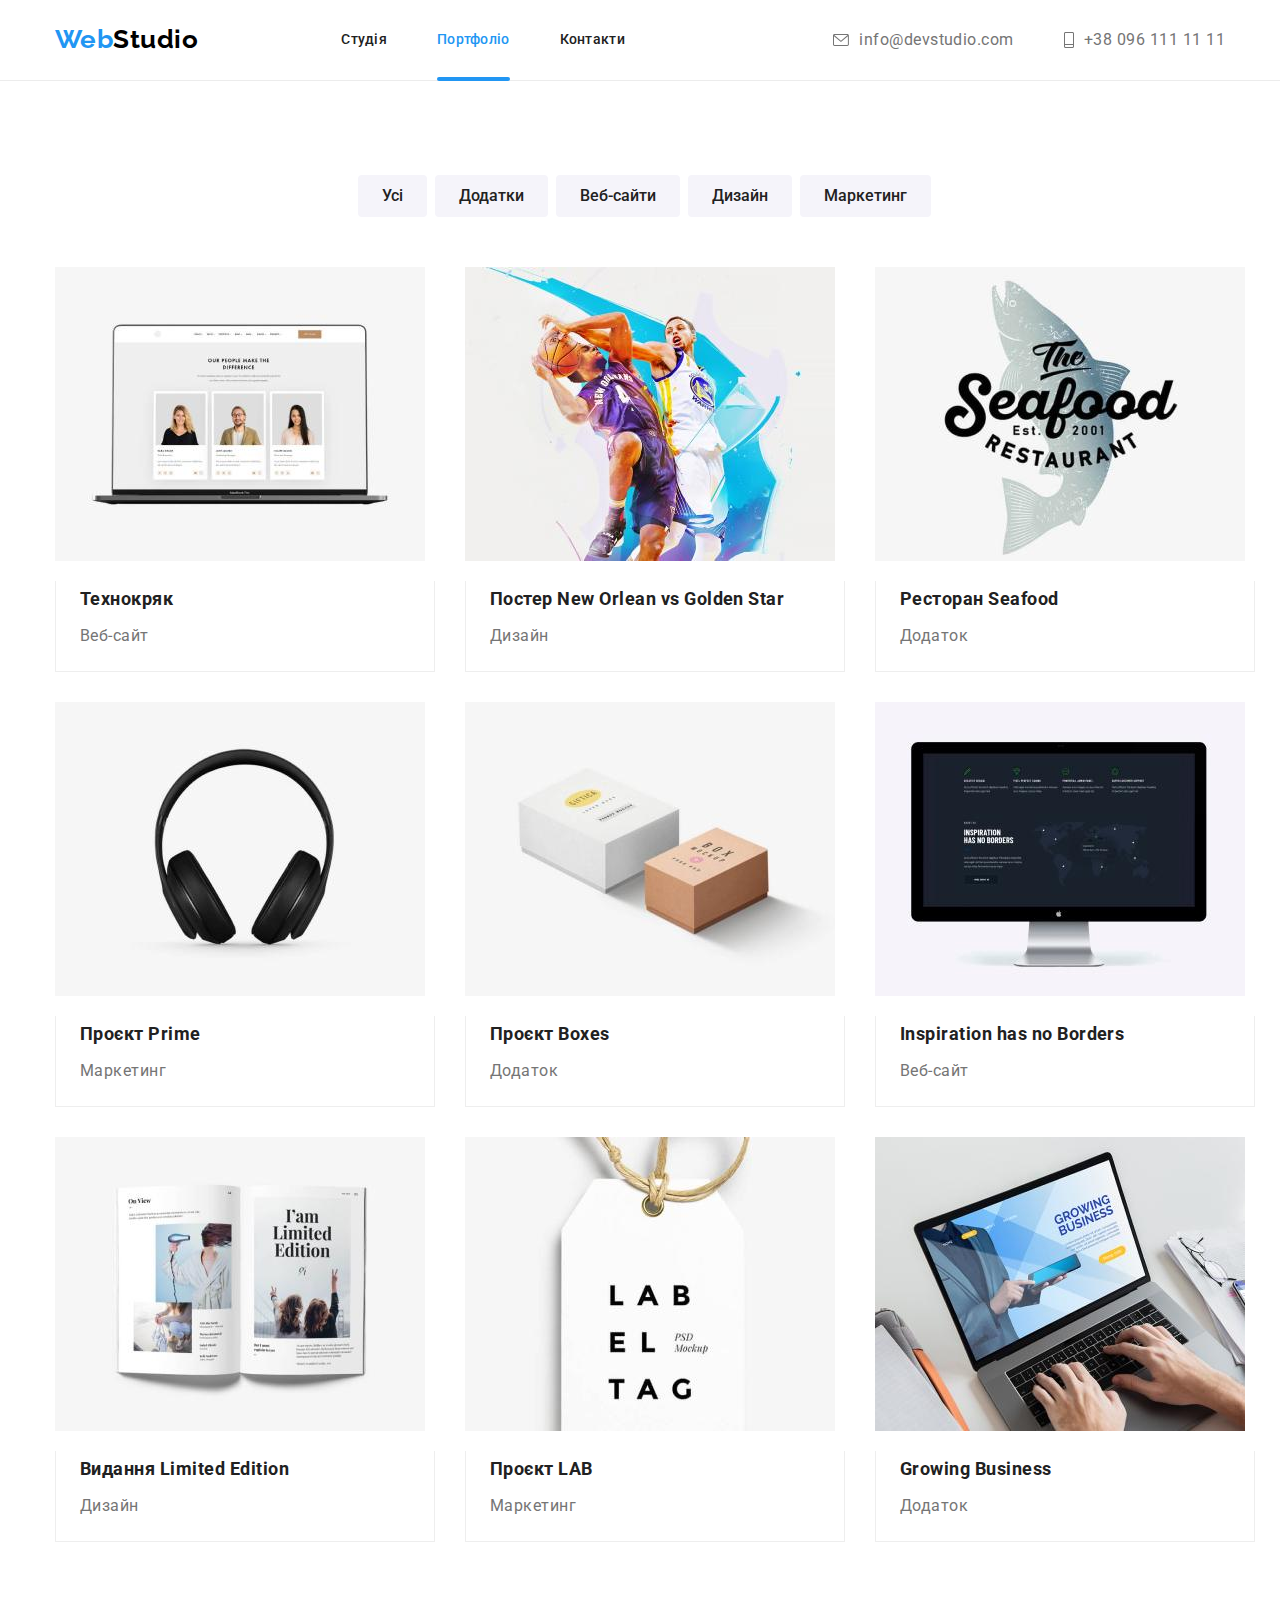
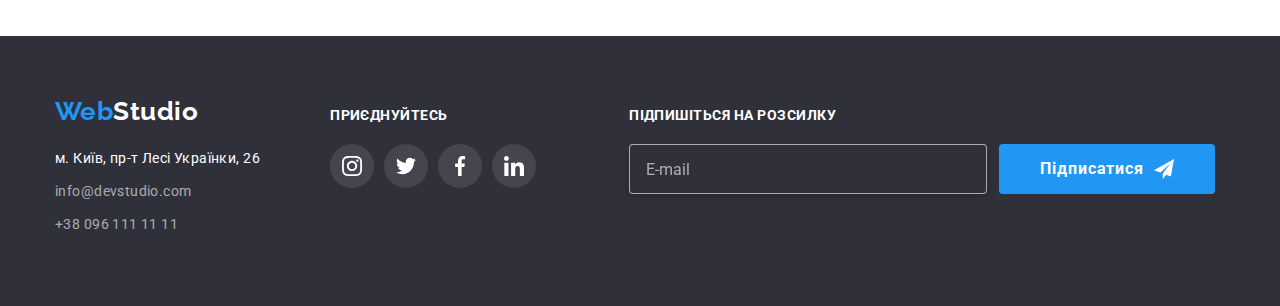
==== commit 8c5ce80b: "додає sass" ====
--- a/portfolio.html
+++ b/portfolio.html
@@ -8,7 +8,7 @@
     <link rel="preconnect" href="https://fonts.gstatic.com" crossorigin>
     <link href="https://fonts.googleapis.com/css2?family=Oleo+Script&family=Raleway:wght@700&family=Roboto:wght@400;500;700;900&display=swap" rel="stylesheet">
     <link rel="stylesheet" href="https://cdnjs.cloudflare.com/ajax/libs/modern-normalize/1.1.0/modern-normalize.min.css">
-    <link rel="stylesheet" href="./css/styles.css">
+    <link rel="stylesheet" href="./css/main.min.css">
 </head>
 <body class="body">
   <header class="header">
--- a/css/main.min.css
+++ b/css/main.min.css
@@ -0,0 +1 @@
+/*! modern-normalize v1.1.0 | MIT License | https://github.com/sindresorhus/modern-normalize */*,::after,::before{box-sizing:border-box}html{-moz-tab-size:4;tab-size:4}html{line-height:1.15;-webkit-text-size-adjust:100%}body{margin:0}body{font-family:system-ui,-apple-system,"Segoe UI",Roboto,Helvetica,Arial,sans-serif,"Apple Color Emoji","Segoe UI Emoji"}hr{height:0;color:inherit}abbr[title]{text-decoration:underline dotted}b,strong{font-weight:bolder}code,kbd,pre,samp{font-family:ui-monospace,SFMono-Regular,Consolas,"Liberation Mono",Menlo,monospace;font-size:1em}small{font-size:80%}sub,sup{font-size:75%;line-height:0;position:relative;vertical-align:baseline}sub{bottom:-0.25em}sup{top:-0.5em}table{text-indent:0;border-color:inherit}button,input,optgroup,select,textarea{font-family:inherit;font-size:100%;line-height:1.15;margin:0}button,select{text-transform:none}[type=button],[type=reset],[type=submit],button{-webkit-appearance:button}::-moz-focus-inner{border-style:none;padding:0}:-moz-focusring{outline:1px dotted ButtonText}:-moz-ui-invalid{box-shadow:none}legend{padding:0}progress{vertical-align:baseline}::-webkit-inner-spin-button,::-webkit-outer-spin-button{height:auto}[type=search]{-webkit-appearance:textfield;outline-offset:-2px}::-webkit-search-decoration{-webkit-appearance:none}::-webkit-file-upload-button{-webkit-appearance:button;font:inherit}summary{display:list-item}ul{list-style:none;padding:0;margin:0}a{text-decoration:none;color:inherit}h1,h2,h3,h4,h5,h6{margin:0}p{margin:0}address{font-style:normal}button{font-family:inherit;padding:0;margin:0}img{display:block;max-width:100%;height:auto}body{background-color:var(--primary-white-color);color:var(--primary-text-color);font-family:Roboto,sans-serif;letter-spacing:.03em}:root{--primary-text-color: #212121;--accent-color: #2196f3;--secondary-text-color: #757575;--primary-white-color: #ffffff;--logo-primary-color: #000000;--hero-background-color: #2f303a;--button-focus-color: #188ce8;--button-second-color: #f5f4fa;--body-background-color: #f5f5f5;--hero-background-color: #c4c4c4;--items: 3;--indent: 30px}.pic-item{flex-basis:calc((100% - var(--indent)*(var(--items) - 1))/var(--items))}.container{margin-left:auto;margin-right:auto;max-width:1200px;padding:0 15px;width:100%}.section{padding-top:94px;padding-bottom:94px}.button-primary{padding:10px 32px;min-width:216px;color:var(--primary-white-color);background-color:var(--accent-color);font-weight:700;font-size:16px;line-height:1.86;letter-spacing:.06em;text-align:center;cursor:pointer;border:none;border-radius:4px;transition-property:background-color;transition-duration:250ms;transition-timing-function:cubic-bezier(0.4, 0, 0.2, 1)}.button-primary:hover,.button-primary:focus{color:#fff;background-color:#188ce8;box-shadow:0px 4px 4px rgba(0,0,0,.15);border-radius:4px}.button-secondary{display:inline-block;min-height:38px;padding:6px 22px;color:var(--primary-text-color);background-color:#f5f4fa;border-radius:4px;font-weight:500;font-size:16px;line-height:1.6;padding:6px 22px;display:inline-block;min-height:38px;text-align:center;border-color:rgba(0,0,0,0);margin-left:8px;transition-property:background-color,border-color,box-shadow;transition-duration:250ms;transition-timing-function:cubic-bezier(0.4, 0, 0.2, 1)}.button-secondary:hover,.button-secondary:focus{color:#fff;border-color:rgba(0,0,0,0);background-color:#2196f3;box-shadow:0px 3px 1px rgba(0,0,0,.1),0px 1px 2px rgba(0,0,0,.08),0px 2px 2px rgba(0,0,0,.12);border-radius:4px}.button-list{letter-spacing:.03em;border-radius:4px;margin-bottom:50px;text-align:center;display:flex;justify-content:center}.section__title{font-weight:700;font-size:36px;line-height:1.17;text-align:center;margin-bottom:50px;margin-right:30px}.subtitle{color:var(--primary-text-color);font-weight:700;font-size:14px;line-height:1.14}.pic-item__subtitle{font-weight:700;font-size:14px;line-height:1.14;color:var(--primary-white-color)}.pic-item__card{position:relative}.pic-item__overlay{position:absolute;bottom:0;left:0;height:100%;width:100%;background-color:rgba(47,48,58,.8);display:flex;justify-content:center;padding-top:27px;padding-bottom:27px;height:auto}.pic-set{display:flex;flex-wrap:wrap;gap:var(--indent)}.flex-container{display:flex;flex-wrap:wrap;width:1200px}.social-links__svg{width:44px;height:44px;border-radius:50%;color:#afb1b8;background-color:#fff;display:flex;justify-content:center;align-items:center;margin-bottom:30px;transition-property:background-color;transition-duration:250ms;transition-timing-function:cubic-bezier(0.4, 0, 0.2, 1)}.social-links__svg:hover,.social-links__svg:focus{background-color:#2196f3;color:#fff}.social-links__icon{fill:currentColor}.social-links{display:flex;justify-content:center;align-items:center;gap:10px}.header{background-color:var(--primary-white-color);border-bottom:1px solid #ececec}.header__container{display:flex;align-items:center}.logo{font-family:Raleway,sans-serif;font-weight:700;font-size:26px;line-height:1.2;text-decoration:none;color:var(--accent-color)}.logo--black{color:var(--logo-primary-color)}.site-nav__link{color:var(--primary-text-color);text-decoration:none;font-weight:500;font-size:14px;line-height:1.14;letter-spacing:.02em;padding-top:32px;padding-bottom:32px;display:block;transition-property:background-color;transition-duration:250ms;transition-timing-function:cubic-bezier(0.4, 0, 0.2, 1)}.site-nav__link:hover,.site-nav__link:focus{color:var(--accent-color)}.site-nav__link.current{position:relative;color:var(--accent-color)}.site-nav__link.current::after{position:absolute;content:"";width:100%;height:4px;border-radius:2px;bottom:-1.5px;left:0;background-color:var(--accent-color)}.site-nav__link.current:hover::after,.site-nav__link.current:focus::after{width:100%}.site-nav__link.current:hover,.site-nav__link.current:focus{color:var(--accent-color)}.nav{display:flex;align-items:center}.site-nav{margin-left:93px;display:flex}.site-nav__item{align-self:center;margin-left:50px}.contact-nav__link{color:var(--secondary-text-color);margin:0px;display:flex;justify-items:center}.contact-nav__link:hover,.contact-nav__link:focus{color:var(--accent-color)}.contact-nav__link:hover .contact-nav__svg,.contact-nav__link:focus .contact-nav__svg{fill:var(--accent-color)}.contact-nav{margin-bottom:0px;display:flex;margin-left:auto}.contact-nav__svg{justify-self:baseline;color:#757575;background-color:#fff;align-self:center;margin-right:10px;text-align:center;justify-content:center;fill:currentColor}.hero{text-align:center}.hero__wrapper{max-width:1600px;margin-left:auto;margin-right:auto;background:linear-gradient(rgba(47, 48, 58, 0.4), rgba(47, 48, 58, 0.4)) no-repeat,url("../images/hero.jpg"),#c4c4c4;background-size:cover cover;padding-top:200px;padding-bottom:210px}.hero__title{color:var(--primary-white-color);font-weight:900;font-size:44px;line-height:1.36;letter-spacing:.06em;text-transform:uppercase;text-align:center;margin-top:0;margin-bottom:30px;max-width:700px;text-align:center;margin-left:auto;margin-right:auto}.backdrop{position:fixed;width:100%;height:100%;top:0;left:0;right:0;bottom:0;background-color:rgba(0,0,0,.2);overflow-y:auto;overflow-x:hidden;z-index:10;transition:visibility 250ms cubic-bezier(0.4, 0, 0.2, 1),opacity 250ms cubic-bezier(0.4, 0, 0.2, 1)}.backdrop.is-hidden{visibility:hidden;opacity:0;pointer-events:none}.modal{min-height:100vh;display:flex;justify-content:center;align-items:center;position:sticky;width:100%;position:relative}.modal__body{position:relative;width:528px;padding:40px;background:#fff;box-shadow:0px 1px 3px rgba(0,0,0,.12),0px 1px 1px rgba(0,0,0,.14),0px 2px 1px rgba(0,0,0,.2);border-radius:4px}.modal__close--btn{position:absolute;top:8px;right:8px;display:flex;align-items:center;justify-content:center;width:30px;height:30px;border-radius:50%;background:#fff;border:1px solid rgba(0,0,0,.1);cursor:pointer}.modal__close--btn:hover .icon,.modal__close--btn:focus .icon{fill:var(--accent-color)}.icon{transition:fill 250ms cubic-bezier(0.4, 0, 0.2, 1)}.form{display:block;margin-top:0em}.form__title{margin-bottom:12px;font-weight:700;font-size:20px;line-height:1,15;text-align:center;letter-spacing:.03em;color:#212121}.form__label{display:block;padding-bottom:4px;font-size:12px;line-height:1,17px;letter-spacing:.01em;text-align:left;color:#757575}.input-wrapper{position:relative;margin-bottom:10px}.form__icon{position:absolute;left:12px;top:50%;transform:translateY(-50%);transition:fill 250ms cubic-bezier(0.4, 0, 0.2, 1)}.form__input{width:100%;height:40px;padding:12px 16px;background:#fff;border:1px solid rgba(33,33,33,.2);border-radius:4px;outline:none;font-size:12px;line-height:1,17px;letter-spacing:.01em;padding-left:45px;color:#212121;transition:border-color 250ms cubic-bezier(0.4, 0, 0.2, 1)}.form__input:focus{border-color:#2196f3}.form__input:focus+.form__icon{fill:#2196f3}.form__input--textarea::placeholder{font-weight:400;font-size:12px;line-height:14px;letter-spacing:.01em;color:rgba(117,117,117,.5)}.textarea{width:100%;height:120px;resize:none;margin-bottom:20px;padding:12px 16px}.check-label{position:relative;display:flex;justify-content:center;align-items:center;margin-bottom:20px;font-weight:400;font-size:14px;line-height:1.71;letter-spacing:.03em;color:#757575}.check-wrapp{display:block;width:16px;height:15px;border:2px solid #212121;border-radius:2px;margin-right:9px}.check-icon{opacity:0}.input-check{position:absolute;left:0;bottom:0;height:0;width:0;opacity:0}.input-check:checked+.check-wrapp{border:none;background-color:var(--accent-color)}.input-check:checked+.check-wrapp .check-icon{opacity:1}.check-link{margin-left:9px;color:var(--accent-color);text-decoration:underline}.button-primary__input{display:flex;margin:auto;justify-content:center}.feature-list__icon{display:flex;width:270px;height:120px;background-color:#f5f4fa;margin-bottom:30px;margin-top:30px;margin-right:30px;justify-content:center;align-self:center;padding-top:30px}.feature-list{display:flex}.feature-list p{margin-top:10px}.feature-list__text{color:var(--secondary-text-color);font-size:14px;line-height:1.7}.section-activity{padding-top:0px}.section-team{background-color:#f5f4fa}.team__subtitle{font-weight:500;font-size:16px;line-height:1.19;margin-bottom:10px}.team__position{font-weight:400;font-size:16px;line-height:1.19;margin-bottom:0px;color:#757575}.team__card{background-color:var(--primary-white-color);box-sizing:border-box;margin-bottom:0px;box-shadow:0px 1px 3px rgba(0,0,0,.12),0px 1px 1px rgba(0,0,0,.14),0px 2px 1px rgba(0,0,0,.2);border-radius:0px 0px 4px 4px}.team__name{text-align:center;margin-top:30px;margin-bottom:16px}.clients{display:flex;justify-content:center}.clients .pic-set{--items:6}.clients__link{width:170px;height:92px;border:1px solid #afb1b8;border-radius:4px;color:#afb1b8;background-color:var(--primary-white-color);display:flex;justify-content:center;align-items:center;transition-property:color;transition-duration:250ms;transition-timing-function:cubic-bezier(0.4, 0, 0.2, 1)}.clients__link:hover,.clients__link:focus{color:#2196f3;background-color:var(--primary-white-color);border:1px solid #2196f3;border-radius:4px}.clients__icon{fill:currentColor}.portfolio__name{border:1px solid #eee;border-top:0;margin-top:20px}.portfolio__titles{font-weight:700;font-size:18px;line-height:2;margin-top:20px;margin-left:24px}.portfolio__text{color:var(--secondary-text-color);font-size:16px;line-height:1.88;margin-bottom:20px;margin-top:4px;margin-left:24px}.portfolio__card{position:relative;overflow:hidden}.portfolio__link-card{display:block}.portfolio__link-card:hover,.portfolio__link-card:focus{border:1px solid #eee;box-shadow:0px 1px 1px rgba(0,0,0,.12),0px 4px 4px rgba(0,0,0,.06),1px 4px 6px rgba(0,0,0,.16)}.portfolio__link-card:hover .portfolio__overlay,.portfolio__link-card:focus .portfolio__overlay{transform:translateY(-100%)}.portfolio__overlay{padding:63px 24px;background-color:rgba(33,150,243,.9);position:absolute;height:100%;width:100%;transition:transform 250ms cubic-bezier(0.4, 0, 0.2, 1)}.overlay__text{color:#fff;width:322px;height:168px;font-weight:400;font-size:18px;line-height:1.56}.footer{background-color:#2f303a;margin-top:0px;padding-top:60px;padding-bottom:60px}.footer-contacts__list{color:var(--primary-white-color);text-decoration:none;margin-bottom:9px;transition-property:color;transition-duration:250ms;transition-timing-function:cubic-bezier(0.4, 0, 0.2, 1)}.footer-contacts__list:hover,.footer-contacts__list:focus{color:var(--accent-color)}.footer-conctacts{font-family:"Roboto",sans-serif;font-style:normal;font-weight:400;font-size:14px;line-height:1.71;letter-spacing:.03em;padding-left:0;padding-top:20px}.footer__logo--white{color:var(--primary-white-color)}.footer__logo{margin-bottom:20px}.footer-link__subtitle{text-transform:uppercase;color:#fff;margin-bottom:20px;font-weight:700;font-size:14px;line-height:1.14}.social-links__footer{margin-right:93px}.footer-info{display:flex;align-items:baseline}.main-link{fill:#fff;background-color:rgba(255,255,255,.1)}.footer-link{margin-left:70px;color:rgba(255,255,255,.6);text-decoration:none}.color{color:rgba(255,255,255,.6)}.input-footer{width:358px;height:50px;padding:12px 16px;margin-right:12px;background:#2f303a;border:1px solid rgba(255,255,255,.6);filter:drop-shadow(0px 4px 4px rgba(0, 0, 0, 0.15));border-radius:4px;outline:none;color:rgba(255,255,255,.6);transition:border-color 250ms cubic-bezier(0.4, 0, 0.2, 1)}.input-footer:focus{border-color:#2196f3}.input-footer::placeholder{color:rgba(255,255,255,.6);font-size:16px;line-height:20px}.form-button{width:200px;height:50px;margin-left:12px;padding:10px 28px}.subscribe{display:flex;margin-top:20px;margin-bottom:auto}.form-button__icon{margin-left:10px;align-items:center;text-align:center;margin-top:5px}/*# sourceMappingURL=main.min.css.map */